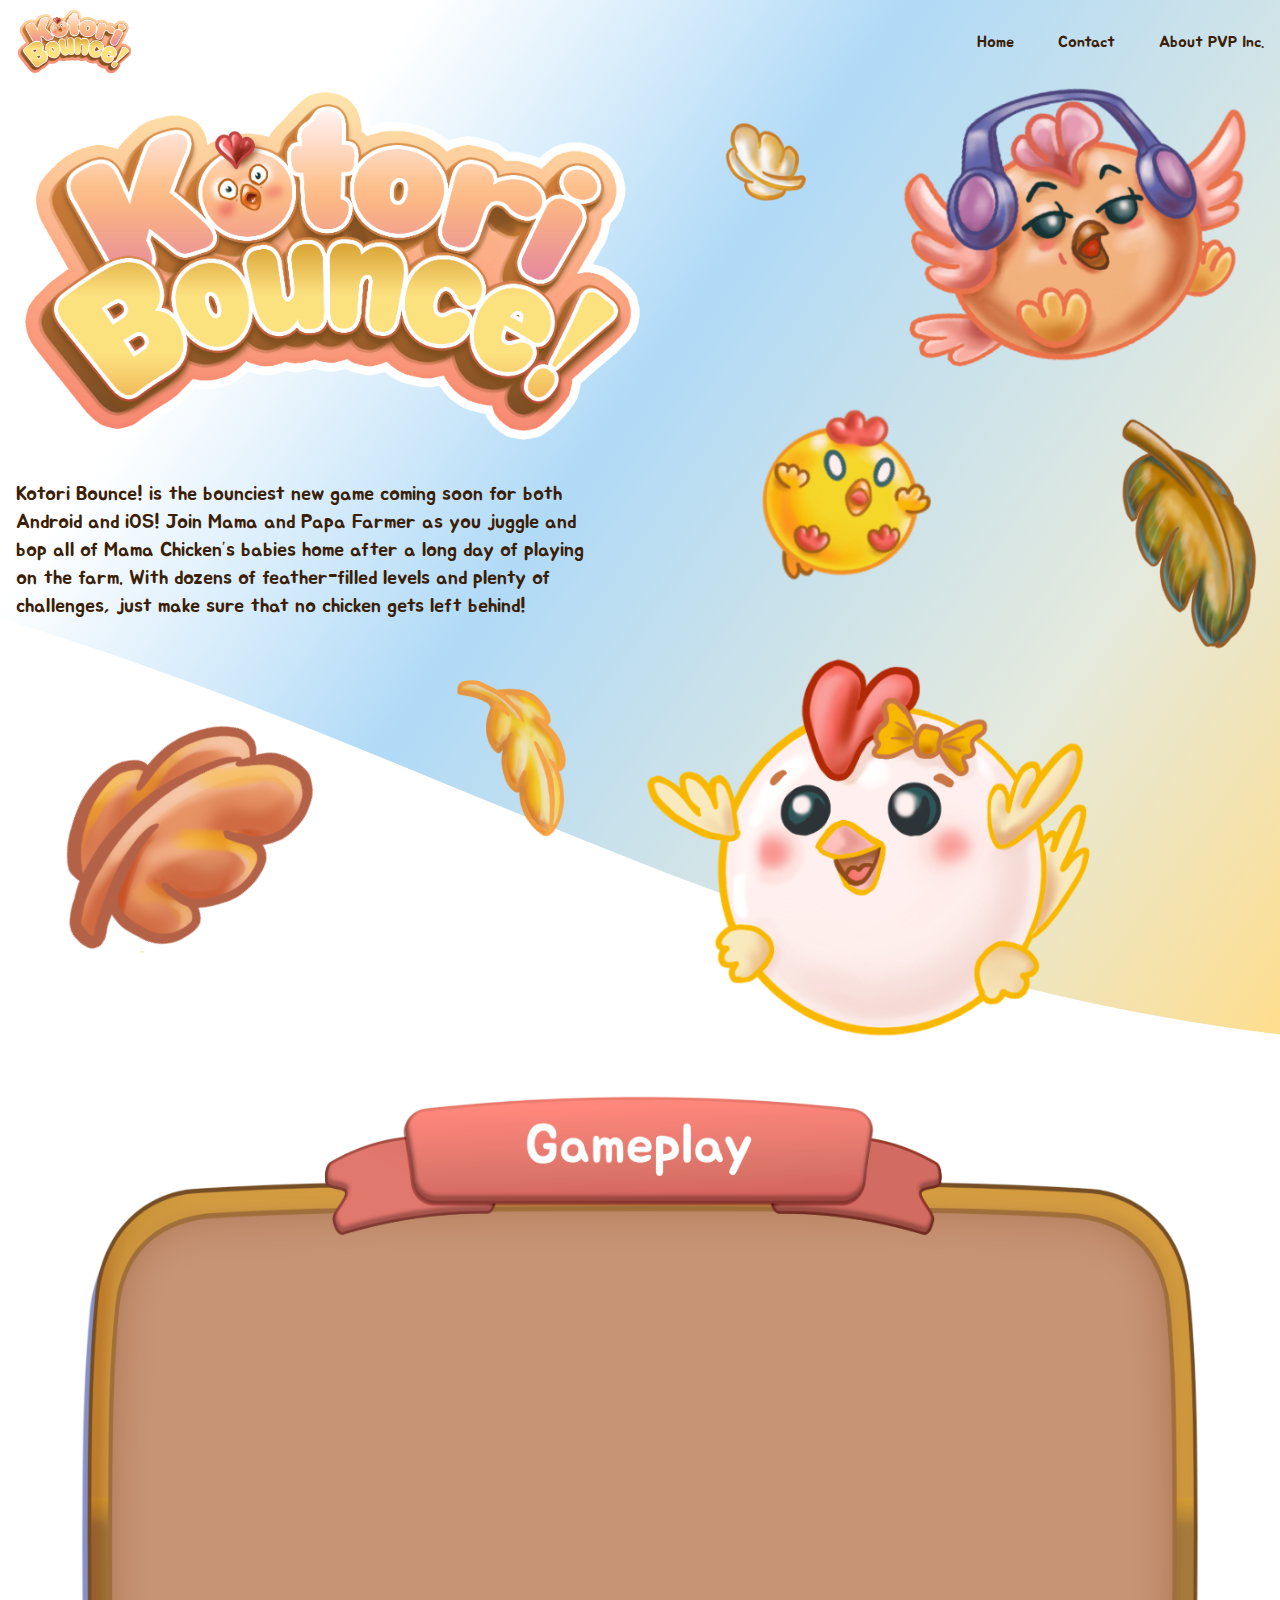
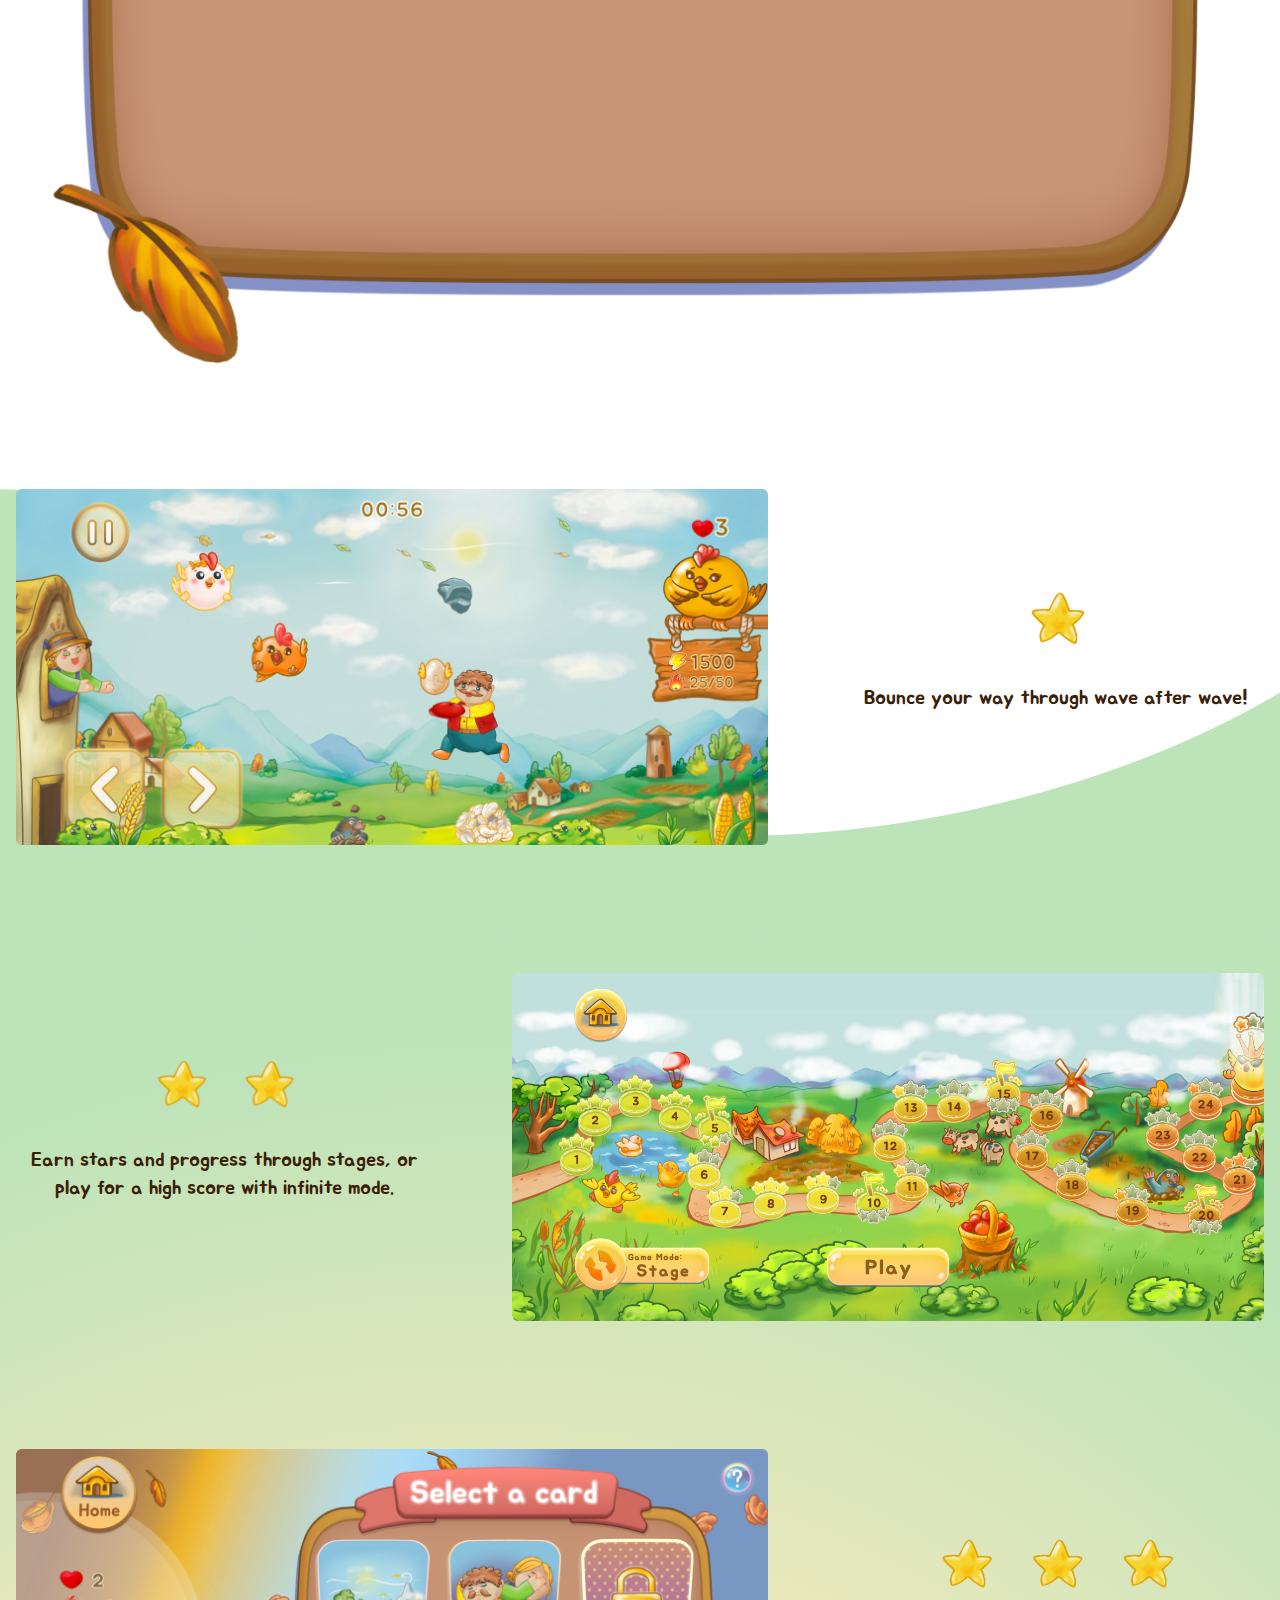
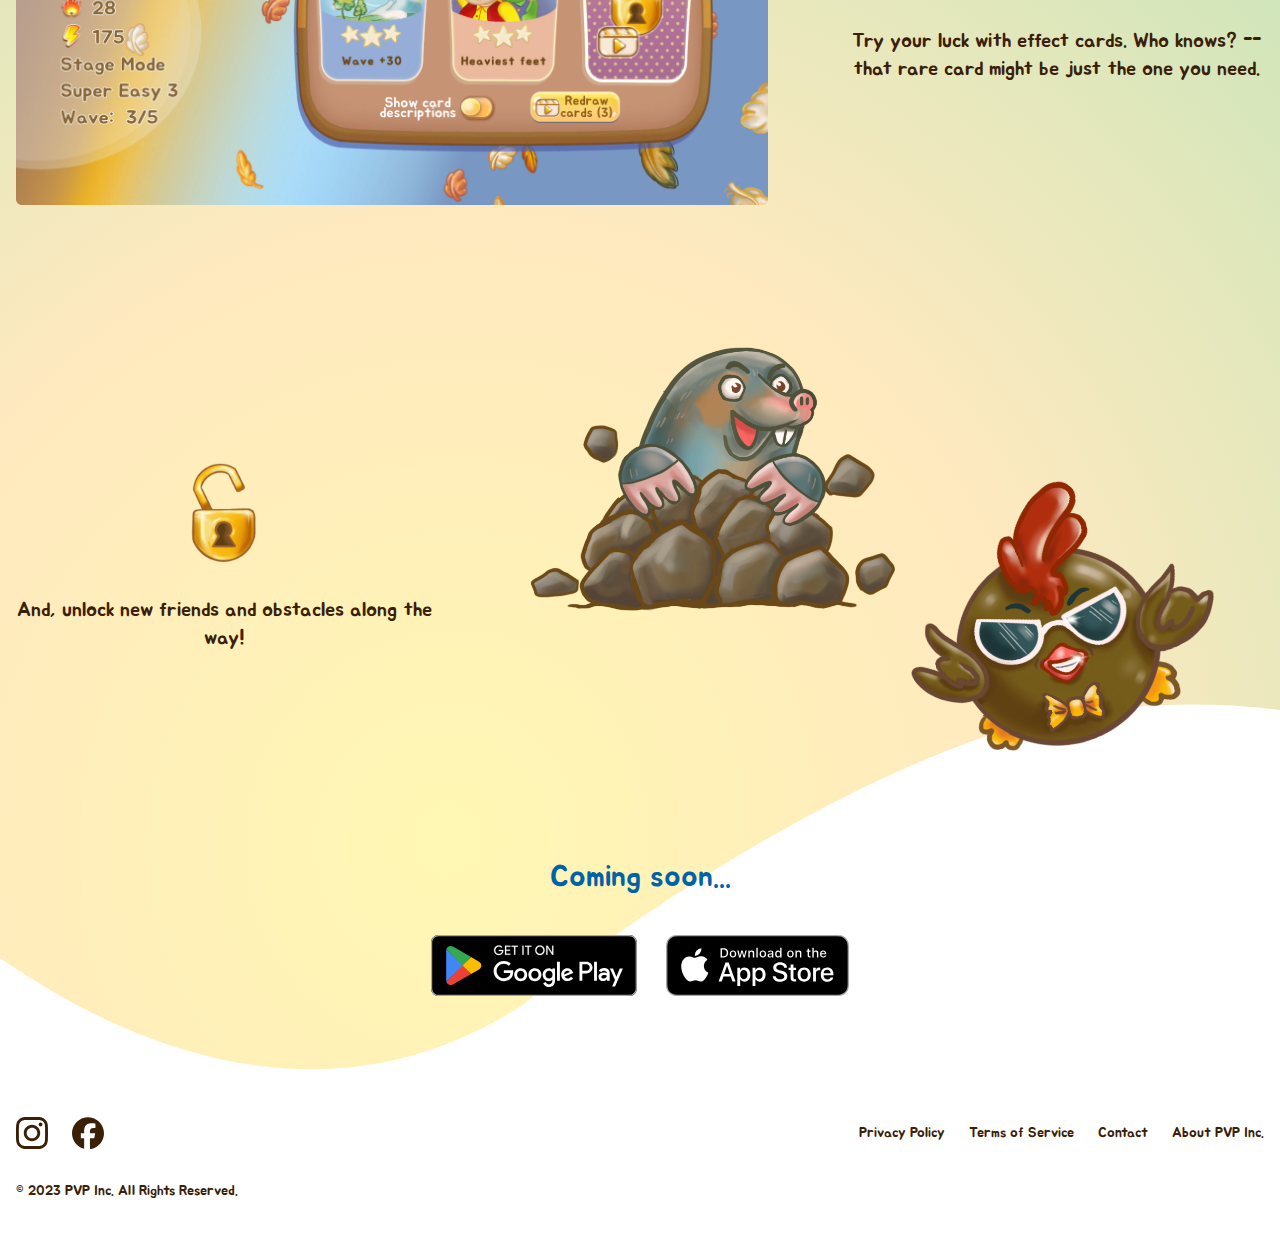
==== index.html @ c1e6a04d "moving new site to root directory" ====
<!DOCTYPE html>
<html lang="en">

<head>
  <meta charset="UTF-8">
  <title>Kotori Bounce!</title>
  <link rel="stylesheet" href="style.css">
  <link rel="preconnect" href="https://fonts.googleapis.com">
  <link rel="preconnect" href="https://fonts.gstatic.com" crossorigin>
  <link href="https://fonts.googleapis.com/css2?family=Jua&display=swap" rel="stylesheet">
  <link rel="preconnect" href="https://fonts.googleapis.com">
  <link rel="preconnect" href="https://fonts.gstatic.com" crossorigin>
  <link
    href="https://fonts.googleapis.com/css2?family=Comic+Neue:ital,wght@0,300;0,400;0,700;1,300;1,400;1,700&display=swap"
    rel="stylesheet">
</head>

<body style="font-family: Jua, Comic Neue; color: #3A2007;">
  <div class="bg-[url(assets/bg-top-4.svg)] bg-cover bg-no-repeat text-l">
    <!-- content navbar -->
    <nav>
      <div class="max-w-7xl mx-auto">
        <div class="flex justify-between items-center px-4 py-2">
          <!-- logo in nav -->
          <div>
            <a href="index.html">
              <img src="assets/logo.png" width="117">
            </a>
          </div>
          <!-- primary nav -->
          <div class="hidden md:flex flex space-x-11">
            <a href="index.html" class="hover:text-orange-700">Home</a>
            <!-- <a href="" class="hover:text-orange-700">Characters</a> -->
            <a href="https://pvp.co.jp/contact-e/" class="hover:text-orange-700">Contact</a>
            <a href="https://pvp.co.jp/company-e/" class="hover:text-orange-700">About PVP Inc.</a>
          </div>
          <!-- mobile menu button -->
          <div class="md:hidden flex items-center">
            <button class="mobile-menu-button">
              <svg xmlns="http://www.w3.org/2000/svg" width="28" height="28" viewBox="0 0 24 24" fill="none"
                stroke="#3A2007" stroke-width="2" stroke-linecap="round" stroke-linejoin="round"
                class="icon icon-tabler icons-tabler-outline icon-tabler-menu-2">
                <path stroke="none" d="M0 0h24v24H0z" fill="none" />
                <path d="M4 6l16 0" />
                <path d="M4 12l16 0" />
                <path d="M4 18l16 0" />
              </svg>
            </button>
          </div>
        </div>
      </div>
      <!-- mobile menu -->
      <div class="mobile-menu hidden md:hidden absolute right-0 text-center mx-4">
        <a href="" class="block py-2 px-4 hover:text-orange-700 bg-white rounded-xl mb-2">Home</a>
        <!-- <a href="" class="block py-2 px-4 hover:text-orange-700 bg-sky-50 rounded-xl mb-2">Characters</a> -->
        <a href="" class="block py-2 px-4 hover:text-orange-700 bg-sky-100 rounded-xl mb-2">Contact</a>
        <a href="https://pvp.co.jp/company-e/" class="block py-2 px-4 hover:text-orange-700 bg-sky-200 rounded-xl">About
          PVP Inc.</a>
      </div>
    </nav>
    <!-- hero section content -->
    <div class="flex max-w-7xl mx-auto text-xl px-4">
      <div class="flex-1">
        <img src="assets/logo.png">
        <p class="max-w-xl mt-10">
          Kotori Bounce! is the bounciest new game coming soon for both Android and iOS! Join Mama and Papa Farmer as you juggle and bop all of Mama Chicken’s babies
          home after a long day of playing on the farm. With dozens of feather-filled levels and plenty of challenges,
          just make sure that no chicken gets left behind!
        </p>
        <!-- <div class="flex mt-14">
          <button class="mr-6">
            <img src="assets/official-play-store-button.svg">
          </button>
          <button>
            <img src="assets/official-app-store-button.svg">
          </button>
        </div> -->
        <div>
          <img src="assets/extra-feathers-top.png">
        </div>
      </div>
      <!-- right side of hero section -->
      <div class="flex-1 hidden sm:block">
        <img src="assets/top-birds.png">
      </div>
    </div>
  </div>
  <!-- gameplay video section -->
  <div>
    <div class="flex max-w-7xl mx-auto justify-center py-10 relative">
      <!-- Background image -->
      <img src="assets/gameplay-video-background.png" class="w-full h-auto">
  
      <!-- YouTube iframe (Video element) -->
      <!-- <iframe 
        class="absolute top-0 left-0 w-full h-full" 
        src="https://www.youtube.com/embed/r9jwGansp1E" 
        frameborder="0" 
        allow="accelerometer; autoplay; clipboard-write; encrypted-media; gyroscope; picture-in-picture" 
        allowfullscreen>
      </iframe> -->
    </div>
  </div>
  <!-- in-game screen shots section -->
  <div class="bg-[url(assets/bottom-gradient-bg.svg)] bg-cover bg-no-repeat mt-20">
    <div class="flex max-w-7xl mx-auto flex-col-reverse sm:flex-row px-4 justify-center items-center text-xl">
      <img src="assets/screenshots/screen-1.png" class="sm:w-2/3 sm:pr-10 md:pr-20">
      <div class="flex-1 flex-col justify-center items-center text-center">
        <img src="assets/star.png" class="w-20 h-auto mx-auto mb-8">
        <p class="mb-10">Bounce your way through wave after wave!</p>
      </div>
    </div>
    <div
      class="flex max-w-7xl mx-auto flex-col-reverse sm:flex-row-reverse px-4 justify-center items-center text-xl mt-20 sm:mt-32">
      <img src="assets/screenshots/screen-2.png" class="sm:w-2/3 sm:pl-10 md:pl-20">
      <div class="flex-1 flex-col justify-center items-center text-center">
        <img src="assets/2-stars.png" class="w-40 h-auto mx-auto mb-8">
        <p class="mb-10">Earn stars and progress through stages, or play for a high score with infinite mode.</p>
      </div>
    </div>
    <div
      class="flex max-w-7xl mx-auto flex-col-reverse sm:flex-row px-4 justify-center items-center text-xl mt-20 sm:mt-32">
      <img src="assets/screenshots/screen-3.png" class="sm:w-2/3 sm:pr-10 md:pr-20">
      <div class="flex-1 flex-col justify-center items-center text-center">
        <img src="assets/3-stars.png" class="w-64 h-auto mx-auto mb-8">
        <p class="mb-10">Try your luck with effect cards. Who knows? --that rare card might be just the one you need.
        </p>
      </div>
    </div>
    <div
      class="flex max-w-7xl mx-auto flex-col-reverse sm:flex-row-reverse px-4 justify-center items-center text-xl mt-20 sm:mt-32">
      <img src="assets/friends-obstacles.png" class="sm:w-2/3 sm:pl-10 md:pl-20">
      <div class="flex-1 flex-col justify-center items-center text-center">
        <img src="assets/lock.png" class="w-20 h-auto mx-auto mb-8">
        <p class="mb-8">And, unlock new friends and obstacles along the way!</p>
      </div>
    </div>
    <!-- call to action on bottom before the footer -->
    <div class="flex max-w-7xl mx-auto text-3xl justify-center items-center px-4 mt-12" style="color:#0063A8;">
      <div class="justify-center items-center">
        <div class="flex flex-col sm:flex-row justify-center items-center">
          <p>
            Coming soon...
          </p>
        </div>
        <div class="mt-10 mb-16">
          <button class="mr-5 cursor-not-allowed">
            <img src="assets/official-play-store-button.svg">
          </button>
          <button class="cursor-not-allowed">
            <img src="assets/official-app-store-button.svg">
          </button>
        </div>
      </div>
    </div>
  </div>
  <!-- footer -->
  <div>
    <footer class="bg-white mt-8 mb-4 px4">
      <div class="mx-auto max-w-7xl p-4 md:flex md:items-center md:justify-between">
        <div class="flex flex-row items-center">
          <button>
            <img src="assets/insta-icon.svg" class="mr-6">
          </button>
          <button>
            <img src="assets/fb-icon.svg">
          </button>
        </div>
        <ul class="flex flex-wrap items-center mt-5 text-sm font-medium sm:mt-0">
          <li>
            <a href="privacy-policy-en.html" class="hover:text-orange-700 me-4 md:me-6">Privacy Policy</a>
          </li>
          <li>
            <a href="terms_en.html" class="hover:text-orange-700 me-4 md:me-6">Terms of Service</a>
          </li>
          <li>
            <a href="https://pvp.co.jp/contact-e/" class="hover:text-orange-700 me-4 md:me-6">Contact</a>
          </li>
          <li>
            <a href="https://pvp.co.jp/company-e/" class="hover:text-orange-700">About PVP Inc.</a>
          </li>
        </ul>

      </div>
      <div class="w-full mx-auto max-w-7xl p-4 md:flex">
        <span class="text-sm sm:text-center">&#169 2023 <a>PVP Inc.</a> All Rights Reserved.
        </span>
      </div>
    </footer>
  </div>
  <script type="text/javascript" src="index.js"></script>
</body>

</html>
---- style.css ----
*, ::before, ::after {
  --tw-border-spacing-x: 0;
  --tw-border-spacing-y: 0;
  --tw-translate-x: 0;
  --tw-translate-y: 0;
  --tw-rotate: 0;
  --tw-skew-x: 0;
  --tw-skew-y: 0;
  --tw-scale-x: 1;
  --tw-scale-y: 1;
  --tw-pan-x:  ;
  --tw-pan-y:  ;
  --tw-pinch-zoom:  ;
  --tw-scroll-snap-strictness: proximity;
  --tw-gradient-from-position:  ;
  --tw-gradient-via-position:  ;
  --tw-gradient-to-position:  ;
  --tw-ordinal:  ;
  --tw-slashed-zero:  ;
  --tw-numeric-figure:  ;
  --tw-numeric-spacing:  ;
  --tw-numeric-fraction:  ;
  --tw-ring-inset:  ;
  --tw-ring-offset-width: 0px;
  --tw-ring-offset-color: #fff;
  --tw-ring-color: rgb(59 130 246 / 0.5);
  --tw-ring-offset-shadow: 0 0 #0000;
  --tw-ring-shadow: 0 0 #0000;
  --tw-shadow: 0 0 #0000;
  --tw-shadow-colored: 0 0 #0000;
  --tw-blur:  ;
  --tw-brightness:  ;
  --tw-contrast:  ;
  --tw-grayscale:  ;
  --tw-hue-rotate:  ;
  --tw-invert:  ;
  --tw-saturate:  ;
  --tw-sepia:  ;
  --tw-drop-shadow:  ;
  --tw-backdrop-blur:  ;
  --tw-backdrop-brightness:  ;
  --tw-backdrop-contrast:  ;
  --tw-backdrop-grayscale:  ;
  --tw-backdrop-hue-rotate:  ;
  --tw-backdrop-invert:  ;
  --tw-backdrop-opacity:  ;
  --tw-backdrop-saturate:  ;
  --tw-backdrop-sepia:  ;
  --tw-contain-size:  ;
  --tw-contain-layout:  ;
  --tw-contain-paint:  ;
  --tw-contain-style:  ;
}

::backdrop {
  --tw-border-spacing-x: 0;
  --tw-border-spacing-y: 0;
  --tw-translate-x: 0;
  --tw-translate-y: 0;
  --tw-rotate: 0;
  --tw-skew-x: 0;
  --tw-skew-y: 0;
  --tw-scale-x: 1;
  --tw-scale-y: 1;
  --tw-pan-x:  ;
  --tw-pan-y:  ;
  --tw-pinch-zoom:  ;
  --tw-scroll-snap-strictness: proximity;
  --tw-gradient-from-position:  ;
  --tw-gradient-via-position:  ;
  --tw-gradient-to-position:  ;
  --tw-ordinal:  ;
  --tw-slashed-zero:  ;
  --tw-numeric-figure:  ;
  --tw-numeric-spacing:  ;
  --tw-numeric-fraction:  ;
  --tw-ring-inset:  ;
  --tw-ring-offset-width: 0px;
  --tw-ring-offset-color: #fff;
  --tw-ring-color: rgb(59 130 246 / 0.5);
  --tw-ring-offset-shadow: 0 0 #0000;
  --tw-ring-shadow: 0 0 #0000;
  --tw-shadow: 0 0 #0000;
  --tw-shadow-colored: 0 0 #0000;
  --tw-blur:  ;
  --tw-brightness:  ;
  --tw-contrast:  ;
  --tw-grayscale:  ;
  --tw-hue-rotate:  ;
  --tw-invert:  ;
  --tw-saturate:  ;
  --tw-sepia:  ;
  --tw-drop-shadow:  ;
  --tw-backdrop-blur:  ;
  --tw-backdrop-brightness:  ;
  --tw-backdrop-contrast:  ;
  --tw-backdrop-grayscale:  ;
  --tw-backdrop-hue-rotate:  ;
  --tw-backdrop-invert:  ;
  --tw-backdrop-opacity:  ;
  --tw-backdrop-saturate:  ;
  --tw-backdrop-sepia:  ;
  --tw-contain-size:  ;
  --tw-contain-layout:  ;
  --tw-contain-paint:  ;
  --tw-contain-style:  ;
}

/*
! tailwindcss v3.4.12 | MIT License | https://tailwindcss.com
*/

/*
1. Prevent padding and border from affecting element width. (https://github.com/mozdevs/cssremedy/issues/4)
2. Allow adding a border to an element by just adding a border-width. (https://github.com/tailwindcss/tailwindcss/pull/116)
*/

*,
::before,
::after {
  box-sizing: border-box;
  /* 1 */
  border-width: 0;
  /* 2 */
  border-style: solid;
  /* 2 */
  border-color: #e5e7eb;
  /* 2 */
}

::before,
::after {
  --tw-content: '';
}

/*
1. Use a consistent sensible line-height in all browsers.
2. Prevent adjustments of font size after orientation changes in iOS.
3. Use a more readable tab size.
4. Use the user's configured `sans` font-family by default.
5. Use the user's configured `sans` font-feature-settings by default.
6. Use the user's configured `sans` font-variation-settings by default.
7. Disable tap highlights on iOS
*/

html,
:host {
  line-height: 1.5;
  /* 1 */
  -webkit-text-size-adjust: 100%;
  /* 2 */
  -moz-tab-size: 4;
  /* 3 */
  -o-tab-size: 4;
     tab-size: 4;
  /* 3 */
  font-family: ui-sans-serif, system-ui, sans-serif, "Apple Color Emoji", "Segoe UI Emoji", "Segoe UI Symbol", "Noto Color Emoji";
  /* 4 */
  font-feature-settings: normal;
  /* 5 */
  font-variation-settings: normal;
  /* 6 */
  -webkit-tap-highlight-color: transparent;
  /* 7 */
}

/*
1. Remove the margin in all browsers.
2. Inherit line-height from `html` so users can set them as a class directly on the `html` element.
*/

body {
  margin: 0;
  /* 1 */
  line-height: inherit;
  /* 2 */
}

/*
1. Add the correct height in Firefox.
2. Correct the inheritance of border color in Firefox. (https://bugzilla.mozilla.org/show_bug.cgi?id=190655)
3. Ensure horizontal rules are visible by default.
*/

hr {
  height: 0;
  /* 1 */
  color: inherit;
  /* 2 */
  border-top-width: 1px;
  /* 3 */
}

/*
Add the correct text decoration in Chrome, Edge, and Safari.
*/

abbr:where([title]) {
  -webkit-text-decoration: underline dotted;
          text-decoration: underline dotted;
}

/*
Remove the default font size and weight for headings.
*/

h1,
h2,
h3,
h4,
h5,
h6 {
  font-size: inherit;
  font-weight: inherit;
}

/*
Reset links to optimize for opt-in styling instead of opt-out.
*/

a {
  color: inherit;
  text-decoration: inherit;
}

/*
Add the correct font weight in Edge and Safari.
*/

b,
strong {
  font-weight: bolder;
}

/*
1. Use the user's configured `mono` font-family by default.
2. Use the user's configured `mono` font-feature-settings by default.
3. Use the user's configured `mono` font-variation-settings by default.
4. Correct the odd `em` font sizing in all browsers.
*/

code,
kbd,
samp,
pre {
  font-family: ui-monospace, SFMono-Regular, Menlo, Monaco, Consolas, "Liberation Mono", "Courier New", monospace;
  /* 1 */
  font-feature-settings: normal;
  /* 2 */
  font-variation-settings: normal;
  /* 3 */
  font-size: 1em;
  /* 4 */
}

/*
Add the correct font size in all browsers.
*/

small {
  font-size: 80%;
}

/*
Prevent `sub` and `sup` elements from affecting the line height in all browsers.
*/

sub,
sup {
  font-size: 75%;
  line-height: 0;
  position: relative;
  vertical-align: baseline;
}

sub {
  bottom: -0.25em;
}

sup {
  top: -0.5em;
}

/*
1. Remove text indentation from table contents in Chrome and Safari. (https://bugs.chromium.org/p/chromium/issues/detail?id=999088, https://bugs.webkit.org/show_bug.cgi?id=201297)
2. Correct table border color inheritance in all Chrome and Safari. (https://bugs.chromium.org/p/chromium/issues/detail?id=935729, https://bugs.webkit.org/show_bug.cgi?id=195016)
3. Remove gaps between table borders by default.
*/

table {
  text-indent: 0;
  /* 1 */
  border-color: inherit;
  /* 2 */
  border-collapse: collapse;
  /* 3 */
}

/*
1. Change the font styles in all browsers.
2. Remove the margin in Firefox and Safari.
3. Remove default padding in all browsers.
*/

button,
input,
optgroup,
select,
textarea {
  font-family: inherit;
  /* 1 */
  font-feature-settings: inherit;
  /* 1 */
  font-variation-settings: inherit;
  /* 1 */
  font-size: 100%;
  /* 1 */
  font-weight: inherit;
  /* 1 */
  line-height: inherit;
  /* 1 */
  letter-spacing: inherit;
  /* 1 */
  color: inherit;
  /* 1 */
  margin: 0;
  /* 2 */
  padding: 0;
  /* 3 */
}

/*
Remove the inheritance of text transform in Edge and Firefox.
*/

button,
select {
  text-transform: none;
}

/*
1. Correct the inability to style clickable types in iOS and Safari.
2. Remove default button styles.
*/

button,
input:where([type='button']),
input:where([type='reset']),
input:where([type='submit']) {
  -webkit-appearance: button;
  /* 1 */
  background-color: transparent;
  /* 2 */
  background-image: none;
  /* 2 */
}

/*
Use the modern Firefox focus style for all focusable elements.
*/

:-moz-focusring {
  outline: auto;
}

/*
Remove the additional `:invalid` styles in Firefox. (https://github.com/mozilla/gecko-dev/blob/2f9eacd9d3d995c937b4251a5557d95d494c9be1/layout/style/res/forms.css#L728-L737)
*/

:-moz-ui-invalid {
  box-shadow: none;
}

/*
Add the correct vertical alignment in Chrome and Firefox.
*/

progress {
  vertical-align: baseline;
}

/*
Correct the cursor style of increment and decrement buttons in Safari.
*/

::-webkit-inner-spin-button,
::-webkit-outer-spin-button {
  height: auto;
}

/*
1. Correct the odd appearance in Chrome and Safari.
2. Correct the outline style in Safari.
*/

[type='search'] {
  -webkit-appearance: textfield;
  /* 1 */
  outline-offset: -2px;
  /* 2 */
}

/*
Remove the inner padding in Chrome and Safari on macOS.
*/

::-webkit-search-decoration {
  -webkit-appearance: none;
}

/*
1. Correct the inability to style clickable types in iOS and Safari.
2. Change font properties to `inherit` in Safari.
*/

::-webkit-file-upload-button {
  -webkit-appearance: button;
  /* 1 */
  font: inherit;
  /* 2 */
}

/*
Add the correct display in Chrome and Safari.
*/

summary {
  display: list-item;
}

/*
Removes the default spacing and border for appropriate elements.
*/

blockquote,
dl,
dd,
h1,
h2,
h3,
h4,
h5,
h6,
hr,
figure,
p,
pre {
  margin: 0;
}

fieldset {
  margin: 0;
  padding: 0;
}

legend {
  padding: 0;
}

ol,
ul,
menu {
  list-style: none;
  margin: 0;
  padding: 0;
}

/*
Reset default styling for dialogs.
*/

dialog {
  padding: 0;
}

/*
Prevent resizing textareas horizontally by default.
*/

textarea {
  resize: vertical;
}

/*
1. Reset the default placeholder opacity in Firefox. (https://github.com/tailwindlabs/tailwindcss/issues/3300)
2. Set the default placeholder color to the user's configured gray 400 color.
*/

input::-moz-placeholder, textarea::-moz-placeholder {
  opacity: 1;
  /* 1 */
  color: #9ca3af;
  /* 2 */
}

input::placeholder,
textarea::placeholder {
  opacity: 1;
  /* 1 */
  color: #9ca3af;
  /* 2 */
}

/*
Set the default cursor for buttons.
*/

button,
[role="button"] {
  cursor: pointer;
}

/*
Make sure disabled buttons don't get the pointer cursor.
*/

:disabled {
  cursor: default;
}

/*
1. Make replaced elements `display: block` by default. (https://github.com/mozdevs/cssremedy/issues/14)
2. Add `vertical-align: middle` to align replaced elements more sensibly by default. (https://github.com/jensimmons/cssremedy/issues/14#issuecomment-634934210)
   This can trigger a poorly considered lint error in some tools but is included by design.
*/

img,
svg,
video,
canvas,
audio,
iframe,
embed,
object {
  display: block;
  /* 1 */
  vertical-align: middle;
  /* 2 */
}

/*
Constrain images and videos to the parent width and preserve their intrinsic aspect ratio. (https://github.com/mozdevs/cssremedy/issues/14)
*/

img,
video {
  max-width: 100%;
  height: auto;
}

/* Make elements with the HTML hidden attribute stay hidden by default */

[hidden] {
  display: none;
}

.absolute {
  position: absolute;
}

.relative {
  position: relative;
}

.right-0 {
  right: 0px;
}

.left-0 {
  left: 0px;
}

.top-0 {
  top: 0px;
}

.mx-4 {
  margin-left: 1rem;
  margin-right: 1rem;
}

.mx-auto {
  margin-left: auto;
  margin-right: auto;
}

.my-8 {
  margin-top: 2rem;
  margin-bottom: 2rem;
}

.mb-10 {
  margin-bottom: 2.5rem;
}

.mb-16 {
  margin-bottom: 4rem;
}

.mb-2 {
  margin-bottom: 0.5rem;
}

.mb-4 {
  margin-bottom: 1rem;
}

.mb-8 {
  margin-bottom: 2rem;
}

.me-4 {
  margin-inline-end: 1rem;
}

.mr-5 {
  margin-right: 1.25rem;
}

.mr-6 {
  margin-right: 1.5rem;
}

.mt-10 {
  margin-top: 2.5rem;
}

.mt-12 {
  margin-top: 3rem;
}

.mt-14 {
  margin-top: 3.5rem;
}

.mt-20 {
  margin-top: 5rem;
}

.mt-4 {
  margin-top: 1rem;
}

.mt-5 {
  margin-top: 1.25rem;
}

.mt-8 {
  margin-top: 2rem;
}

.block {
  display: block;
}

.flex {
  display: flex;
}

.hidden {
  display: none;
}

.h-auto {
  height: auto;
}

.h-full {
  height: 100%;
}

.w-20 {
  width: 5rem;
}

.w-40 {
  width: 10rem;
}

.w-64 {
  width: 16rem;
}

.w-full {
  width: 100%;
}

.max-w-5xl {
  max-width: 64rem;
}

.max-w-7xl {
  max-width: 80rem;
}

.max-w-screen-md {
  max-width: 768px;
}

.max-w-xl {
  max-width: 36rem;
}

.flex-1 {
  flex: 1 1 0%;
}

.cursor-not-allowed {
  cursor: not-allowed;
}

.list-\[lower-latin\] {
  list-style-type: lower-latin;
}

.list-\[lower-roman\] {
  list-style-type: lower-roman;
}

.list-decimal {
  list-style-type: decimal;
}

.list-disc {
  list-style-type: disc;
}

.flex-row {
  flex-direction: row;
}

.flex-col {
  flex-direction: column;
}

.flex-col-reverse {
  flex-direction: column-reverse;
}

.flex-wrap {
  flex-wrap: wrap;
}

.items-center {
  align-items: center;
}

.justify-center {
  justify-content: center;
}

.justify-between {
  justify-content: space-between;
}

.space-x-11 > :not([hidden]) ~ :not([hidden]) {
  --tw-space-x-reverse: 0;
  margin-right: calc(2.75rem * var(--tw-space-x-reverse));
  margin-left: calc(2.75rem * calc(1 - var(--tw-space-x-reverse)));
}

.space-y-8 > :not([hidden]) ~ :not([hidden]) {
  --tw-space-y-reverse: 0;
  margin-top: calc(2rem * calc(1 - var(--tw-space-y-reverse)));
  margin-bottom: calc(2rem * var(--tw-space-y-reverse));
}

.rounded-lg {
  border-radius: 0.5rem;
}

.rounded-xl {
  border-radius: 0.75rem;
}

.border {
  border-width: 1px;
}

.border-gray-300 {
  --tw-border-opacity: 1;
  border-color: rgb(209 213 219 / var(--tw-border-opacity));
}

.bg-gray-50 {
  --tw-bg-opacity: 1;
  background-color: rgb(249 250 251 / var(--tw-bg-opacity));
}

.bg-sky-100 {
  --tw-bg-opacity: 1;
  background-color: rgb(224 242 254 / var(--tw-bg-opacity));
}

.bg-sky-200 {
  --tw-bg-opacity: 1;
  background-color: rgb(186 230 253 / var(--tw-bg-opacity));
}

.bg-sky-50 {
  --tw-bg-opacity: 1;
  background-color: rgb(240 249 255 / var(--tw-bg-opacity));
}

.bg-white {
  --tw-bg-opacity: 1;
  background-color: rgb(255 255 255 / var(--tw-bg-opacity));
}

.bg-\[url\(assets\/bg-top-4\.svg\)\] {
  background-image: url(assets/bg-top-4.svg);
}

.bg-\[url\(assets\/bottom-gradient-bg\.svg\)\] {
  background-image: url(assets/bottom-gradient-bg.svg);
}

.bg-cover {
  background-size: cover;
}

.bg-no-repeat {
  background-repeat: no-repeat;
}

.p-2\.5 {
  padding: 0.625rem;
}

.p-3 {
  padding: 0.75rem;
}

.p-4 {
  padding: 1rem;
}

.px-12 {
  padding-left: 3rem;
  padding-right: 3rem;
}

.px-4 {
  padding-left: 1rem;
  padding-right: 1rem;
}

.px-5 {
  padding-left: 1.25rem;
  padding-right: 1.25rem;
}

.py-10 {
  padding-top: 2.5rem;
  padding-bottom: 2.5rem;
}

.py-2 {
  padding-top: 0.5rem;
  padding-bottom: 0.5rem;
}

.py-3 {
  padding-top: 0.75rem;
  padding-bottom: 0.75rem;
}

.py-8 {
  padding-top: 2rem;
  padding-bottom: 2rem;
}

.pl-6 {
  padding-left: 1.5rem;
}

.text-center {
  text-align: center;
}

.text-right {
  text-align: right;
}

.text-3xl {
  font-size: 1.875rem;
  line-height: 2.25rem;
}

.text-4xl {
  font-size: 2.25rem;
  line-height: 2.5rem;
}

.text-base {
  font-size: 1rem;
  line-height: 1.5rem;
}

.text-sm {
  font-size: 0.875rem;
  line-height: 1.25rem;
}

.text-xl {
  font-size: 1.25rem;
  line-height: 1.75rem;
}

.font-bold {
  font-weight: 700;
}

.font-medium {
  font-weight: 500;
}

.font-semibold {
  font-weight: 600;
}

.tracking-tight {
  letter-spacing: -0.025em;
}

.text-black {
  --tw-text-opacity: 1;
  color: rgb(0 0 0 / var(--tw-text-opacity));
}

.text-blue-500 {
  --tw-text-opacity: 1;
  color: rgb(59 130 246 / var(--tw-text-opacity));
}

.text-gray-900 {
  --tw-text-opacity: 1;
  color: rgb(17 24 39 / var(--tw-text-opacity));
}

.text-white {
  --tw-text-opacity: 1;
  color: rgb(255 255 255 / var(--tw-text-opacity));
}

.underline {
  text-decoration-line: underline;
}

.shadow-md {
  --tw-shadow: 0 4px 6px -1px rgb(0 0 0 / 0.1), 0 2px 4px -2px rgb(0 0 0 / 0.1);
  --tw-shadow-colored: 0 4px 6px -1px var(--tw-shadow-color), 0 2px 4px -2px var(--tw-shadow-color);
  box-shadow: var(--tw-ring-offset-shadow, 0 0 #0000), var(--tw-ring-shadow, 0 0 #0000), var(--tw-shadow);
}

.shadow-sm {
  --tw-shadow: 0 1px 2px 0 rgb(0 0 0 / 0.05);
  --tw-shadow-colored: 0 1px 2px 0 var(--tw-shadow-color);
  box-shadow: var(--tw-ring-offset-shadow, 0 0 #0000), var(--tw-ring-shadow, 0 0 #0000), var(--tw-shadow);
}

.shadow-emerald-600\/20 {
  --tw-shadow-color: rgb(5 150 105 / 0.2);
  --tw-shadow: var(--tw-shadow-colored);
}

.shadow-emerald-800\/15 {
  --tw-shadow-color: rgb(6 95 70 / 0.15);
  --tw-shadow: var(--tw-shadow-colored);
}

.hover\:text-orange-700:hover {
  --tw-text-opacity: 1;
  color: rgb(194 65 12 / var(--tw-text-opacity));
}

.hover\:underline:hover {
  text-decoration-line: underline;
}

.focus\:outline-none:focus {
  outline: 2px solid transparent;
  outline-offset: 2px;
}

.focus\:ring-4:focus {
  --tw-ring-offset-shadow: var(--tw-ring-inset) 0 0 0 var(--tw-ring-offset-width) var(--tw-ring-offset-color);
  --tw-ring-shadow: var(--tw-ring-inset) 0 0 0 calc(4px + var(--tw-ring-offset-width)) var(--tw-ring-color);
  box-shadow: var(--tw-ring-offset-shadow), var(--tw-ring-shadow), var(--tw-shadow, 0 0 #0000);
}

@media (min-width: 640px) {
  .sm\:col-span-2 {
    grid-column: span 2 / span 2;
  }

  .sm\:ml-3 {
    margin-left: 0.75rem;
  }

  .sm\:mt-0 {
    margin-top: 0px;
  }

  .sm\:mt-32 {
    margin-top: 8rem;
  }

  .sm\:block {
    display: block;
  }

  .sm\:w-2\/3 {
    width: 66.666667%;
  }

  .sm\:w-fit {
    width: -moz-fit-content;
    width: fit-content;
  }

  .sm\:flex-row {
    flex-direction: row;
  }

  .sm\:flex-row-reverse {
    flex-direction: row-reverse;
  }

  .sm\:pl-10 {
    padding-left: 2.5rem;
  }

  .sm\:pr-10 {
    padding-right: 2.5rem;
  }

  .sm\:text-center {
    text-align: center;
  }
}

@media (min-width: 768px) {
  .md\:me-6 {
    margin-inline-end: 1.5rem;
  }

  .md\:flex {
    display: flex;
  }

  .md\:hidden {
    display: none;
  }

  .md\:items-center {
    align-items: center;
  }

  .md\:justify-between {
    justify-content: space-between;
  }

  .md\:pl-20 {
    padding-left: 5rem;
  }

  .md\:pr-20 {
    padding-right: 5rem;
  }
}

@media (min-width: 1024px) {
  .lg\:py-16 {
    padding-top: 4rem;
    padding-bottom: 4rem;
  }
}

@media (prefers-color-scheme: dark) {
  .dark\:border-gray-600 {
    --tw-border-opacity: 1;
    border-color: rgb(75 85 99 / var(--tw-border-opacity));
  }

  .dark\:bg-gray-700 {
    --tw-bg-opacity: 1;
    background-color: rgb(55 65 81 / var(--tw-bg-opacity));
  }

  .dark\:text-white {
    --tw-text-opacity: 1;
    color: rgb(255 255 255 / var(--tw-text-opacity));
  }

  .dark\:placeholder-gray-400::-moz-placeholder {
    --tw-placeholder-opacity: 1;
    color: rgb(156 163 175 / var(--tw-placeholder-opacity));
  }

  .dark\:placeholder-gray-400::placeholder {
    --tw-placeholder-opacity: 1;
    color: rgb(156 163 175 / var(--tw-placeholder-opacity));
  }
}
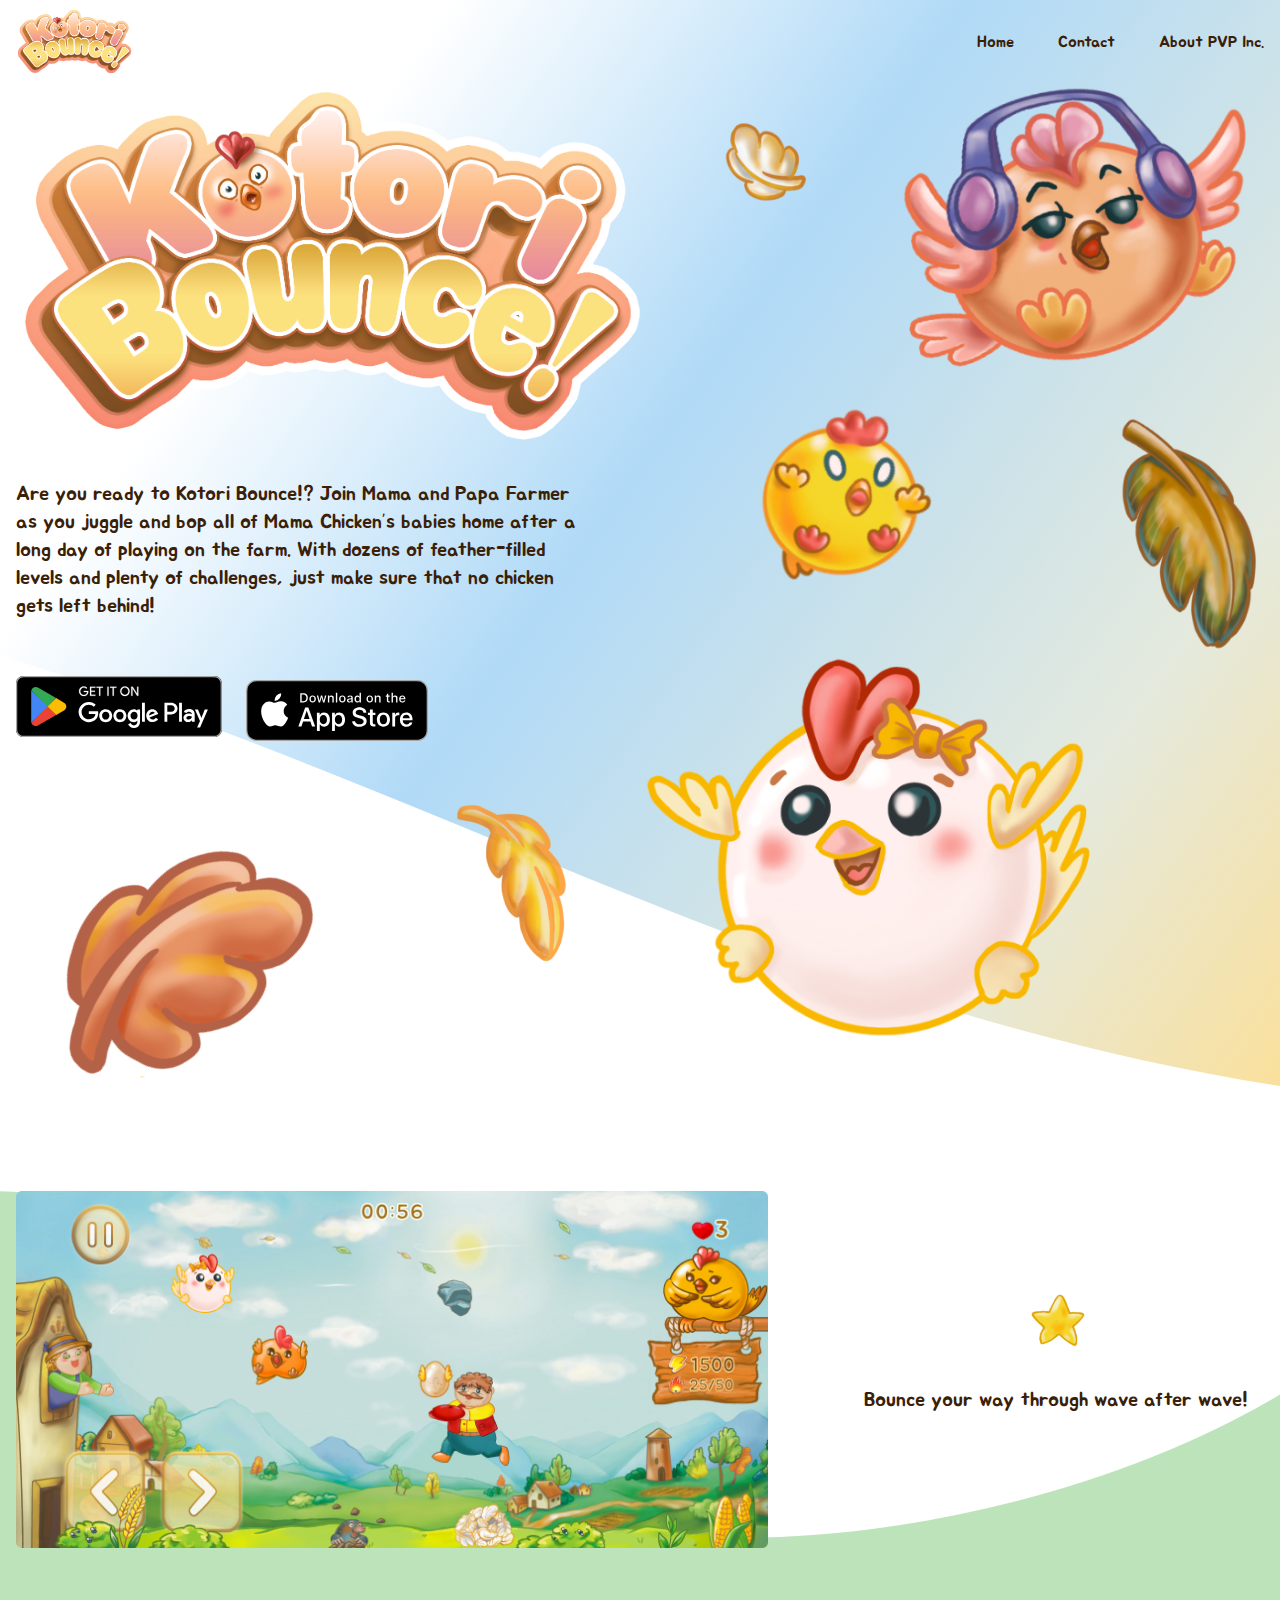
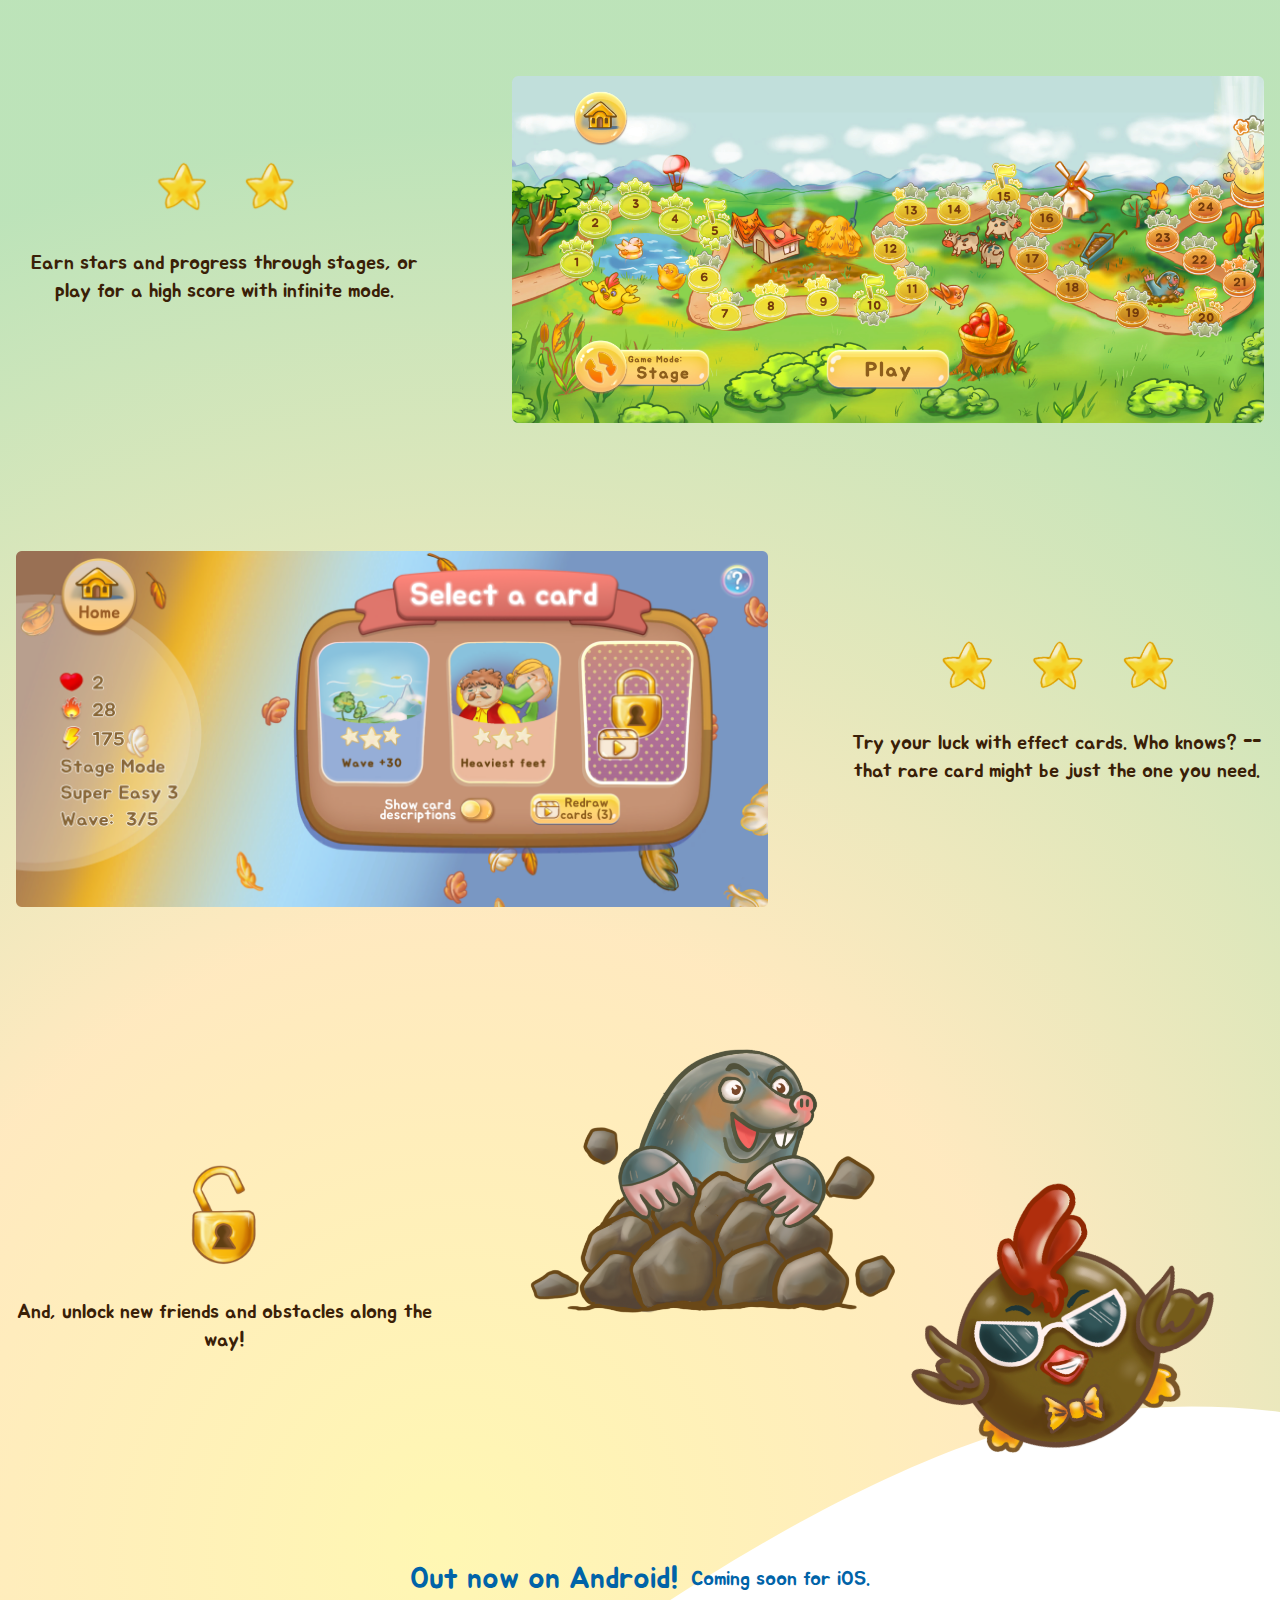
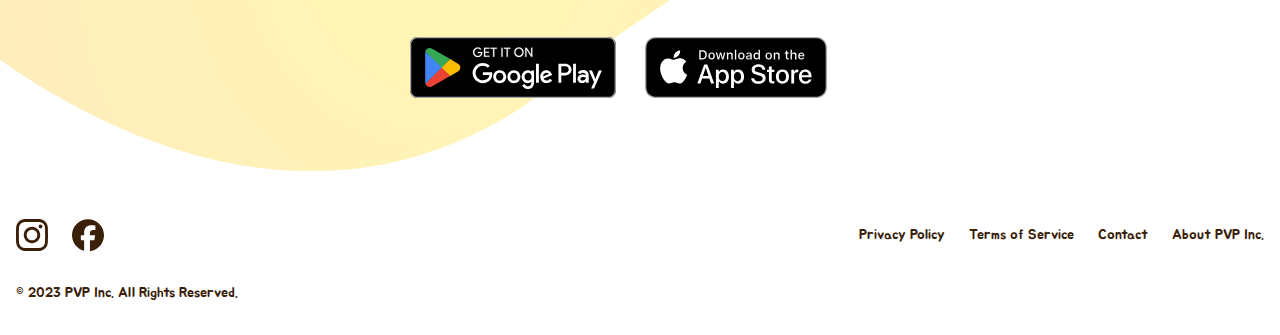
==== commit 69c48a44: "Update index.html to link to play store and remove video section temporily" ====
--- a/index.html
+++ b/index.html
@@ -1,194 +1,216 @@
 <!DOCTYPE html>
 <html lang="en">
 
-<head>
-  <meta charset="UTF-8">
-  <title>Kotori Bounce!</title>
-  <link rel="stylesheet" href="style.css">
-  <link rel="preconnect" href="https://fonts.googleapis.com">
-  <link rel="preconnect" href="https://fonts.gstatic.com" crossorigin>
-  <link href="https://fonts.googleapis.com/css2?family=Jua&display=swap" rel="stylesheet">
-  <link rel="preconnect" href="https://fonts.googleapis.com">
-  <link rel="preconnect" href="https://fonts.gstatic.com" crossorigin>
-  <link
-    href="https://fonts.googleapis.com/css2?family=Comic+Neue:ital,wght@0,300;0,400;0,700;1,300;1,400;1,700&display=swap"
-    rel="stylesheet">
-</head>
-
-<body style="font-family: Jua, Comic Neue; color: #3A2007;">
-  <div class="bg-[url(assets/bg-top-4.svg)] bg-cover bg-no-repeat text-l">
-    <!-- content navbar -->
-    <nav>
-      <div class="max-w-7xl mx-auto">
-        <div class="flex justify-between items-center px-4 py-2">
-          <!-- logo in nav -->
-          <div>
-            <a href="index.html">
-              <img src="assets/logo.png" width="117">
-            </a>
-          </div>
-          <!-- primary nav -->
-          <div class="hidden md:flex flex space-x-11">
-            <a href="index.html" class="hover:text-orange-700">Home</a>
-            <!-- <a href="" class="hover:text-orange-700">Characters</a> -->
-            <a href="https://pvp.co.jp/contact-e/" class="hover:text-orange-700">Contact</a>
-            <a href="https://pvp.co.jp/company-e/" class="hover:text-orange-700">About PVP Inc.</a>
-          </div>
-          <!-- mobile menu button -->
-          <div class="md:hidden flex items-center">
-            <button class="mobile-menu-button">
-              <svg xmlns="http://www.w3.org/2000/svg" width="28" height="28" viewBox="0 0 24 24" fill="none"
-                stroke="#3A2007" stroke-width="2" stroke-linecap="round" stroke-linejoin="round"
-                class="icon icon-tabler icons-tabler-outline icon-tabler-menu-2">
-                <path stroke="none" d="M0 0h24v24H0z" fill="none" />
-                <path d="M4 6l16 0" />
-                <path d="M4 12l16 0" />
-                <path d="M4 18l16 0" />
-              </svg>
-            </button>
-          </div>
-        </div>
-      </div>
-      <!-- mobile menu -->
-      <div class="mobile-menu hidden md:hidden absolute right-0 text-center mx-4">
-        <a href="" class="block py-2 px-4 hover:text-orange-700 bg-white rounded-xl mb-2">Home</a>
-        <!-- <a href="" class="block py-2 px-4 hover:text-orange-700 bg-sky-50 rounded-xl mb-2">Characters</a> -->
-        <a href="" class="block py-2 px-4 hover:text-orange-700 bg-sky-100 rounded-xl mb-2">Contact</a>
-        <a href="https://pvp.co.jp/company-e/" class="block py-2 px-4 hover:text-orange-700 bg-sky-200 rounded-xl">About
-          PVP Inc.</a>
-      </div>
-    </nav>
-    <!-- hero section content -->
-    <div class="flex max-w-7xl mx-auto text-xl px-4">
-      <div class="flex-1">
-        <img src="assets/logo.png">
-        <p class="max-w-xl mt-10">
-          Kotori Bounce! is the bounciest new game coming soon for both Android and iOS! Join Mama and Papa Farmer as you juggle and bop all of Mama Chicken’s babies
-          home after a long day of playing on the farm. With dozens of feather-filled levels and plenty of challenges,
-          just make sure that no chicken gets left behind!
-        </p>
-        <!-- <div class="flex mt-14">
-          <button class="mr-6">
-            <img src="assets/official-play-store-button.svg">
-          </button>
-          <button>
-            <img src="assets/official-app-store-button.svg">
-          </button>
-        </div> -->
-        <div>
-          <img src="assets/extra-feathers-top.png">
-        </div>
-      </div>
-      <!-- right side of hero section -->
-      <div class="flex-1 hidden sm:block">
-        <img src="assets/top-birds.png">
-      </div>
-    </div>
-  </div>
-  <!-- gameplay video section -->
-  <div>
-    <div class="flex max-w-7xl mx-auto justify-center py-10 relative">
-      <!-- Background image -->
-      <img src="assets/gameplay-video-background.png" class="w-full h-auto">
-  
-      <!-- YouTube iframe (Video element) -->
-      <!-- <iframe 
-        class="absolute top-0 left-0 w-full h-full" 
-        src="https://www.youtube.com/embed/r9jwGansp1E" 
-        frameborder="0" 
-        allow="accelerometer; autoplay; clipboard-write; encrypted-media; gyroscope; picture-in-picture" 
-        allowfullscreen>
-      </iframe> -->
-    </div>
-  </div>
-  <!-- in-game screen shots section -->
-  <div class="bg-[url(assets/bottom-gradient-bg.svg)] bg-cover bg-no-repeat mt-20">
-    <div class="flex max-w-7xl mx-auto flex-col-reverse sm:flex-row px-4 justify-center items-center text-xl">
-      <img src="assets/screenshots/screen-1.png" class="sm:w-2/3 sm:pr-10 md:pr-20">
-      <div class="flex-1 flex-col justify-center items-center text-center">
-        <img src="assets/star.png" class="w-20 h-auto mx-auto mb-8">
-        <p class="mb-10">Bounce your way through wave after wave!</p>
-      </div>
-    </div>
-    <div
-      class="flex max-w-7xl mx-auto flex-col-reverse sm:flex-row-reverse px-4 justify-center items-center text-xl mt-20 sm:mt-32">
-      <img src="assets/screenshots/screen-2.png" class="sm:w-2/3 sm:pl-10 md:pl-20">
-      <div class="flex-1 flex-col justify-center items-center text-center">
-        <img src="assets/2-stars.png" class="w-40 h-auto mx-auto mb-8">
-        <p class="mb-10">Earn stars and progress through stages, or play for a high score with infinite mode.</p>
-      </div>
-    </div>
-    <div
-      class="flex max-w-7xl mx-auto flex-col-reverse sm:flex-row px-4 justify-center items-center text-xl mt-20 sm:mt-32">
-      <img src="assets/screenshots/screen-3.png" class="sm:w-2/3 sm:pr-10 md:pr-20">
-      <div class="flex-1 flex-col justify-center items-center text-center">
-        <img src="assets/3-stars.png" class="w-64 h-auto mx-auto mb-8">
-        <p class="mb-10">Try your luck with effect cards. Who knows? --that rare card might be just the one you need.
-        </p>
-      </div>
-    </div>
-    <div
-      class="flex max-w-7xl mx-auto flex-col-reverse sm:flex-row-reverse px-4 justify-center items-center text-xl mt-20 sm:mt-32">
-      <img src="assets/friends-obstacles.png" class="sm:w-2/3 sm:pl-10 md:pl-20">
-      <div class="flex-1 flex-col justify-center items-center text-center">
-        <img src="assets/lock.png" class="w-20 h-auto mx-auto mb-8">
-        <p class="mb-8">And, unlock new friends and obstacles along the way!</p>
-      </div>
-    </div>
-    <!-- call to action on bottom before the footer -->
-    <div class="flex max-w-7xl mx-auto text-3xl justify-center items-center px-4 mt-12" style="color:#0063A8;">
-      <div class="justify-center items-center">
-        <div class="flex flex-col sm:flex-row justify-center items-center">
-          <p>
-            Coming soon...
-          </p>
-        </div>
-        <div class="mt-10 mb-16">
-          <button class="mr-5 cursor-not-allowed">
-            <img src="assets/official-play-store-button.svg">
-          </button>
-          <button class="cursor-not-allowed">
-            <img src="assets/official-app-store-button.svg">
-          </button>
-        </div>
-      </div>
-    </div>
-  </div>
-  <!-- footer -->
-  <div>
-    <footer class="bg-white mt-8 mb-4 px4">
-      <div class="mx-auto max-w-7xl p-4 md:flex md:items-center md:justify-between">
-        <div class="flex flex-row items-center">
-          <button>
-            <img src="assets/insta-icon.svg" class="mr-6">
-          </button>
-          <button>
-            <img src="assets/fb-icon.svg">
-          </button>
-        </div>
-        <ul class="flex flex-wrap items-center mt-5 text-sm font-medium sm:mt-0">
-          <li>
-            <a href="privacy-policy-en.html" class="hover:text-orange-700 me-4 md:me-6">Privacy Policy</a>
-          </li>
-          <li>
-            <a href="terms_en.html" class="hover:text-orange-700 me-4 md:me-6">Terms of Service</a>
-          </li>
-          <li>
-            <a href="https://pvp.co.jp/contact-e/" class="hover:text-orange-700 me-4 md:me-6">Contact</a>
-          </li>
-          <li>
-            <a href="https://pvp.co.jp/company-e/" class="hover:text-orange-700">About PVP Inc.</a>
-          </li>
-        </ul>
-
-      </div>
-      <div class="w-full mx-auto max-w-7xl p-4 md:flex">
-        <span class="text-sm sm:text-center">&#169 2023 <a>PVP Inc.</a> All Rights Reserved.
-        </span>
-      </div>
-    </footer>
-  </div>
-  <script type="text/javascript" src="index.js"></script>
-</body>
-
-</html>+	<head>
+		<meta charset="UTF-8">
+		<title>Kotori Bounce!</title>
+		<link rel="stylesheet" href="style.css">
+		<link rel="preconnect" href="https://fonts.googleapis.com">
+		<link rel="preconnect" href="https://fonts.gstatic.com" crossorigin>
+		<link href="https://fonts.googleapis.com/css2?family=Jua&display=swap" rel="stylesheet">
+		<link rel="preconnect" href="https://fonts.googleapis.com">
+		<link rel="preconnect" href="https://fonts.gstatic.com" crossorigin>
+		<link
+			href="https://fonts.googleapis.com/css2?family=Comic+Neue:ital,wght@0,300;0,400;0,700;1,300;1,400;1,700&display=swap"
+			rel="stylesheet">
+	</head>
+
+	<body style="font-family: Jua, Comic Neue; color: #3A2007;">
+		<div
+			class="bg-[url(assets/bg-top-4.svg)] bg-cover bg-no-repeat text-l">
+			<!-- content navbar -->
+			<nav>
+				<div class="max-w-7xl mx-auto">
+					<div
+						class="flex justify-between items-center px-4 py-2">
+						<!-- logo in nav -->
+						<div>
+							<a href="index.html">
+								<img src="assets/logo.png" width="117">
+							</a>
+						</div>
+						<!-- primary nav -->
+						<div class="hidden md:flex flex space-x-11">
+							<a href="index.html" class="hover:text-orange-700">Home</a>
+							<!-- <a href="" class="hover:text-orange-700">Characters</a> -->
+							<a href="https://pvp.co.jp/contact-e/" class="hover:text-orange-700">Contact</a>
+							<a href="https://pvp.co.jp/company-e/" class="hover:text-orange-700">About PVP Inc.</a>
+						</div>
+						<!-- mobile menu button -->
+						<div class="md:hidden flex items-center">
+							<button class="mobile-menu-button">
+								<svg
+									xmlns="http://www.w3.org/2000/svg"
+									width="28"
+									height="28"
+									viewbox="0 0 24 24"
+									fill="none"
+									stroke="#3A2007"
+									stroke-width="2"
+									stroke-linecap="round"
+									stroke-linejoin="round"
+									class="icon icon-tabler icons-tabler-outline icon-tabler-menu-2">
+									<path stroke="none" d="M0 0h24v24H0z" fill="none"/>
+									<path d="M4 6l16 0"/>
+									<path d="M4 12l16 0"/>
+									<path d="M4 18l16 0"/>
+								</svg>
+							</button>
+						</div>
+					</div>
+				</div>
+				<!-- mobile menu -->
+				<div class="mobile-menu hidden md:hidden absolute right-0 text-center mx-4">
+					<a href="" class="block py-2 px-4 hover:text-orange-700 bg-white rounded-xl mb-2">Home</a>
+					<!-- <a href="" class="block py-2 px-4 hover:text-orange-700 bg-sky-50 rounded-xl mb-2">Characters</a> -->
+					<a href="" class="block py-2 px-4 hover:text-orange-700 bg-sky-100 rounded-xl mb-2">Contact</a>
+					<a href="https://pvp.co.jp/company-e/" class="block py-2 px-4 hover:text-orange-700 bg-sky-200 rounded-xl">About PVP
+						Inc.</a>
+				</div>
+			</nav>
+			<!-- hero section content -->
+			<div class="flex max-w-7xl mx-auto text-xl px-4">
+				<div class="flex-1">
+					<img src="/assets/logo.png">
+					<p class="max-w-xl mt-10">
+						Are you ready to Kotori Bounce!? Join Mama and Papa Farmer as you juggle and bop all of Mama Chicken’s babies
+						home after a long day of playing on the farm. With dozens of feather-filled levels and plenty of challenges,
+						just make sure that no chicken gets left behind!
+					</p>
+					<div class="flex mt-14">
+						<a href="https://play.google.com/store/apps/details?id=jp.co.pvp.kotoribounce">
+						<button class="mr-6" >
+							<img src="/assets/official-play-store-button.svg">
+						</button>
+					</a>
+						<button class="cursor-not-allowed">
+							<img src="/assets/official-app-store-button.svg">
+						</button>
+					</div>
+					<div>
+						<img src="/assets/extra-feathers-top.png">
+					</div>
+				</div>
+				<!-- right side of hero section -->
+				<div class="flex-1 hidden sm:block">
+					<img src="assets/top-birds.png">
+				</div>
+			</div>
+		</div>
+		<!-- in-game screen shots section -->
+		<div class="bg-[url(assets/bottom-gradient-bg.svg)] bg-cover bg-no-repeat mt-20">
+			<div class="flex max-w-7xl mx-auto flex-col-reverse sm:flex-row px-4 justify-center items-center text-xl">
+				<img src="assets/screenshots/screen-1.png" class="sm:w-2/3 sm:pr-10 md:pr-20">
+				<div class="flex-1 flex-col justify-center items-center text-center">
+					<img src="assets/star.png" class="w-20 h-auto mx-auto mb-8">
+					<p class="mb-10">Bounce your way through wave after wave!</p>
+				</div>
+			</div>
+			<div class="flex max-w-7xl mx-auto flex-col-reverse sm:flex-row-reverse px-4 justify-center items-center text-xl mt-20
+					sm:mt-32">
+				<img src="assets/screenshots/screen-2.png" class="sm:w-2/3 sm:pl-10 md:pl-20">
+				<div class="flex-1 flex-col justify-center items-center text-center">
+					<img src="assets/2-stars.png" class="w-40 h-auto mx-auto mb-8">
+					<p class="mb-10">Earn stars and progress through stages, or play for a high score with infinite mode.</p>
+				</div>
+			</div>
+			<div class="flex max-w-7xl mx-auto flex-col-reverse sm:flex-row px-4 justify-center items-center text-xl mt-20 sm:mt-32">
+				<img src="assets/screenshots/screen-3.png" class="sm:w-2/3 sm:pr-10 md:pr-20">
+				<div class="flex-1 flex-col justify-center items-center text-center">
+					<img src="assets/3-stars.png" class="w-64 h-auto mx-auto mb-8">
+					<p class="mb-10">Try your luck with effect cards. Who knows? --that rare card might be just the one you need.
+					</p>
+				</div>
+			</div>
+			<div class="flex max-w-7xl mx-auto flex-col-reverse sm:flex-row-reverse px-4 justify-center items-center text-xl mt-20
+					sm:mt-32">
+				<img src="assets/friends-obstacles.png" class="sm:w-2/3 sm:pl-10 md:pl-20">
+				<div class="flex-1 flex-col justify-center items-center text-center">
+					<img src="assets/lock.png" class="w-20 h-auto mx-auto mb-8">
+					<p class="mb-8">And, unlock new friends and obstacles along the way!</p>
+				</div>
+			</div>
+			<!-- call to action on bottom before the footer -->
+			<div class="flex max-w-7xl mx-auto text-3xl justify-center items-center px-4 mt-12" style="color:#0063A8;">
+				<div>
+					<div class="flex flex-col sm:flex-row justify-center items-center">
+						<p>
+							Out now on Android!
+						</p>
+						<p class="text-xl sm:ml-3">
+							Coming soon for iOS.
+						</p>
+					</div>
+					<div class="mt-10 mb-16">
+						<a href="https://play.google.com/store/apps/details?id=jp.co.pvp.kotoribounce">
+						<button class="mr-5">
+							<img src="assets/official-play-store-button.svg">
+						</button>
+					</a>
+						<button class="cursor-not-allowed">
+							<img src="assets/official-app-store-button.svg">
+						</button>
+					</div>
+				</div>
+			</div>
+		</div>
+		<!-- footer -->
+		<div>
+			<footer class="bg-white mt-8 mb-4 px4">
+				<div class="mx-auto max-w-7xl p-4 md:flex md:items-center md:justify-between">
+					<div class="flex flex-row items-center">
+						<button>
+							<img src="assets/insta-icon.svg" class="mr-6">
+						</button>
+						<button>
+							<img src="assets/fb-icon.svg">
+						</button>
+					</div>
+					<ul
+						class="flex flex-wrap items-center mt-5 text-sm font-medium sm:mt-0">
+						<!-- Privacy Policy Dropdown -->
+						<li class="relative">
+							<a href="#" onclick="toggleDropdown(event, 'privacyDropdown')" class="hover:text-orange-700 me-4 md:me-6">Privacy Policy</a>
+							<ul id="privacyDropdown" class="absolute hidden top-auto bottom-full mb-2 rounded-lg">
+								<li class="bg-orange-200 rounded-xl mb-2 mt-2">
+									<a href="privacy_policy_en.html" class="block px-4 py-2 hover:bg-gray-200">English</a>
+								</li>
+								<li class="bg-orange-200 rounded-xl mb-2">
+									<a href="privacy_policy_jp.html" class="block px-4 py-2 hover:bg-gray-200">日本語</a>
+								</li>
+							</ul>
+						</li>
+
+						<!-- Terms of Service Dropdown -->
+						<li class="relative">
+							<a href="#" onclick="toggleDropdown(event, 'termsDropdown')" class="hover:text-orange-700 me-4 md:me-6">Terms of Service</a>
+							<ul id="termsDropdown" class="absolute hidden top-auto bottom-full mb-2  rounded-lg">
+								<li class="bg-orange-200 rounded-xl mb-2 mt-2">
+									<a href="terms_en.html" class="block px-4 py-2 hover:bg-gray-200">English</a>
+								</li>
+								<li class="bg-orange-200 rounded-xl mb-2 mt-2">
+									<a href="terms_jp.html" class="block px-4 py-2 hover:bg-gray-200">日本語</a>
+								</li>
+							</ul>
+						</li>
+						<li>
+							<a href="https://pvp.co.jp/contact-e/" class="hover:text-orange-700 me-4 md:me-6">Contact</a>
+						</li>
+						<li>
+							<a href="https://pvp.co.jp/company-e/" class="hover:text-orange-700">About PVP Inc.</a>
+						</li>
+					</ul>
+
+				</div>
+				<div class="w-full mx-auto max-w-7xl p-4 md:flex">
+					<span class="text-sm sm:text-center">&#169 2023
+						<a>PVP Inc.</a>
+						All Rights Reserved.
+					</span>
+				</div>
+			</footer>
+		</div>
+		<script type="text/javascript" src="index.js"></script>
+	</body>
+
+</html>
--- a/style.css
+++ b/style.css
@@ -974,6 +974,21 @@
   color: rgb(194 65 12 / var(--tw-text-opacity));
 }
 
+.top-auto {
+  top: auto;
+}
+
+
+.bottom-full {
+  bottom: 100%;
+}
+
+
+.bg-orange-200 {
+  --tw-text-opacity: 1;
+  background-color: rgb(254 215 170);
+}
+
 .hover\:underline:hover {
   text-decoration-line: underline;
 }
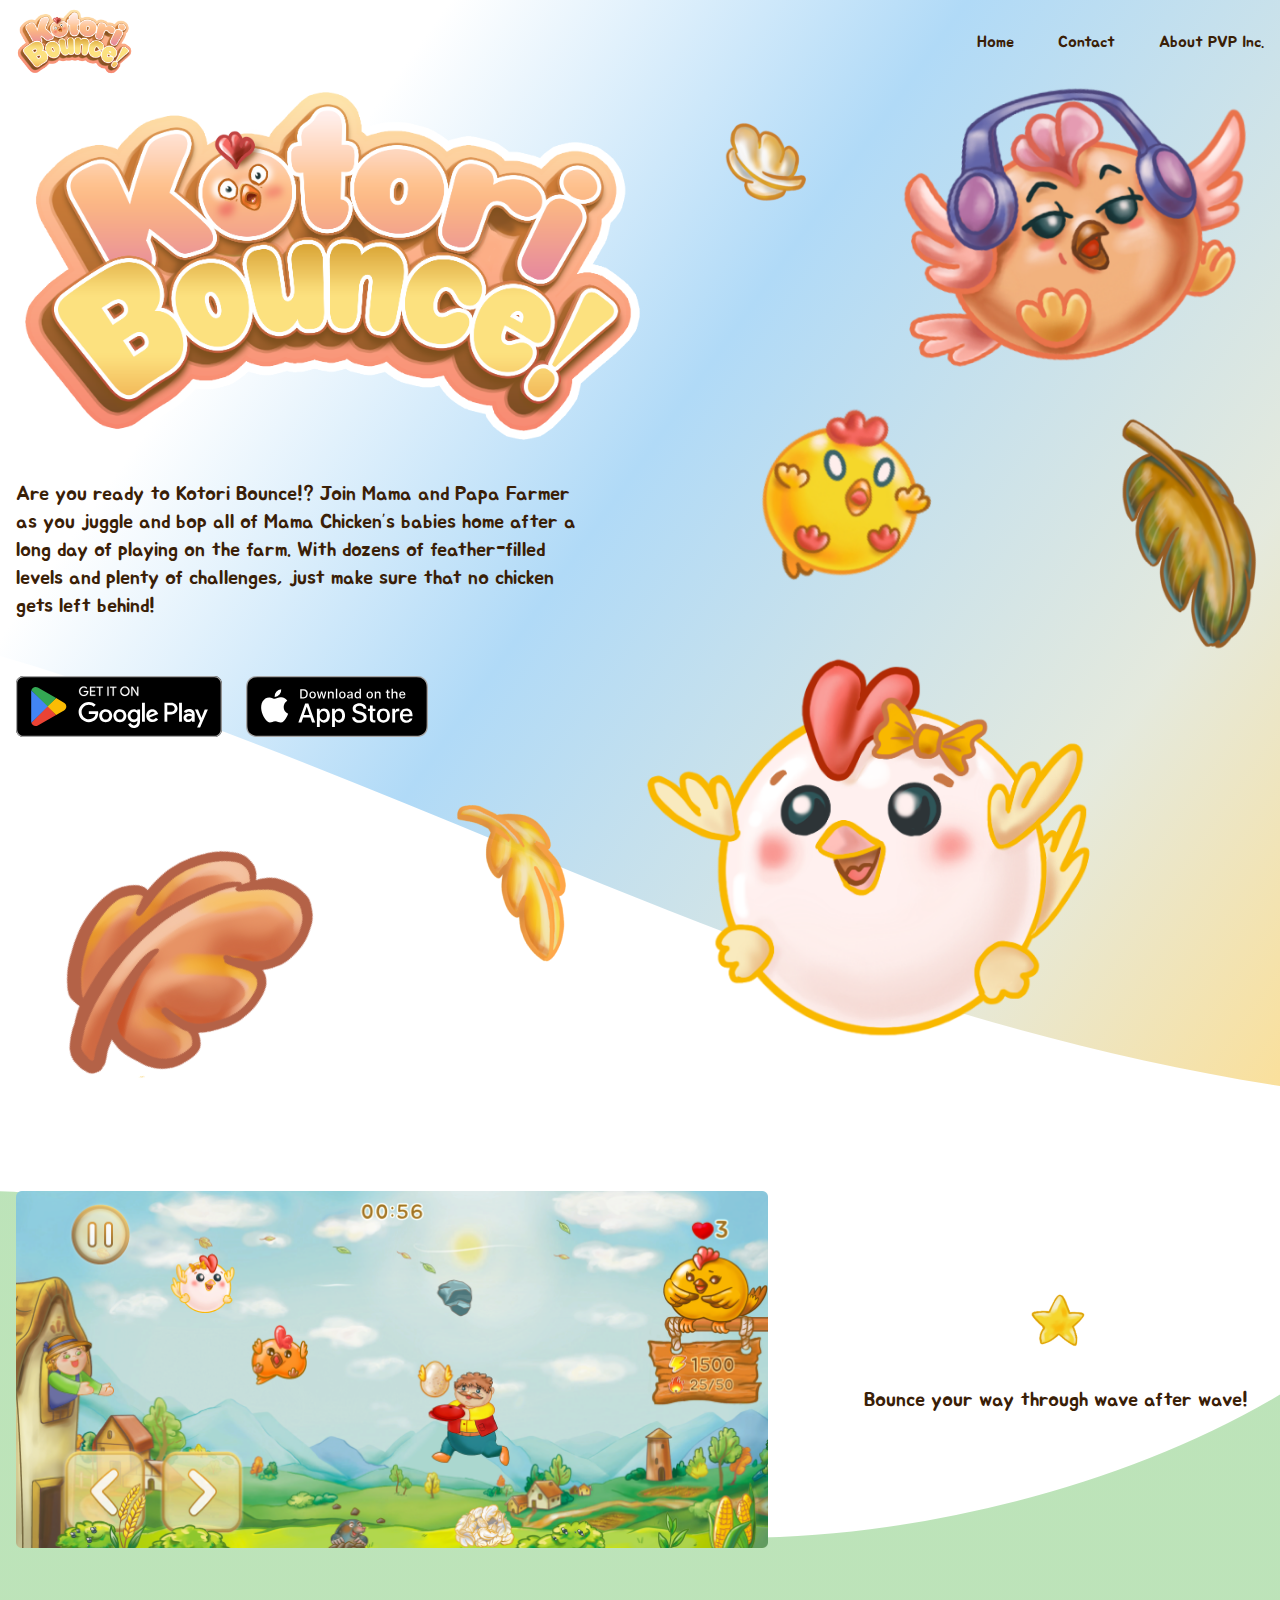
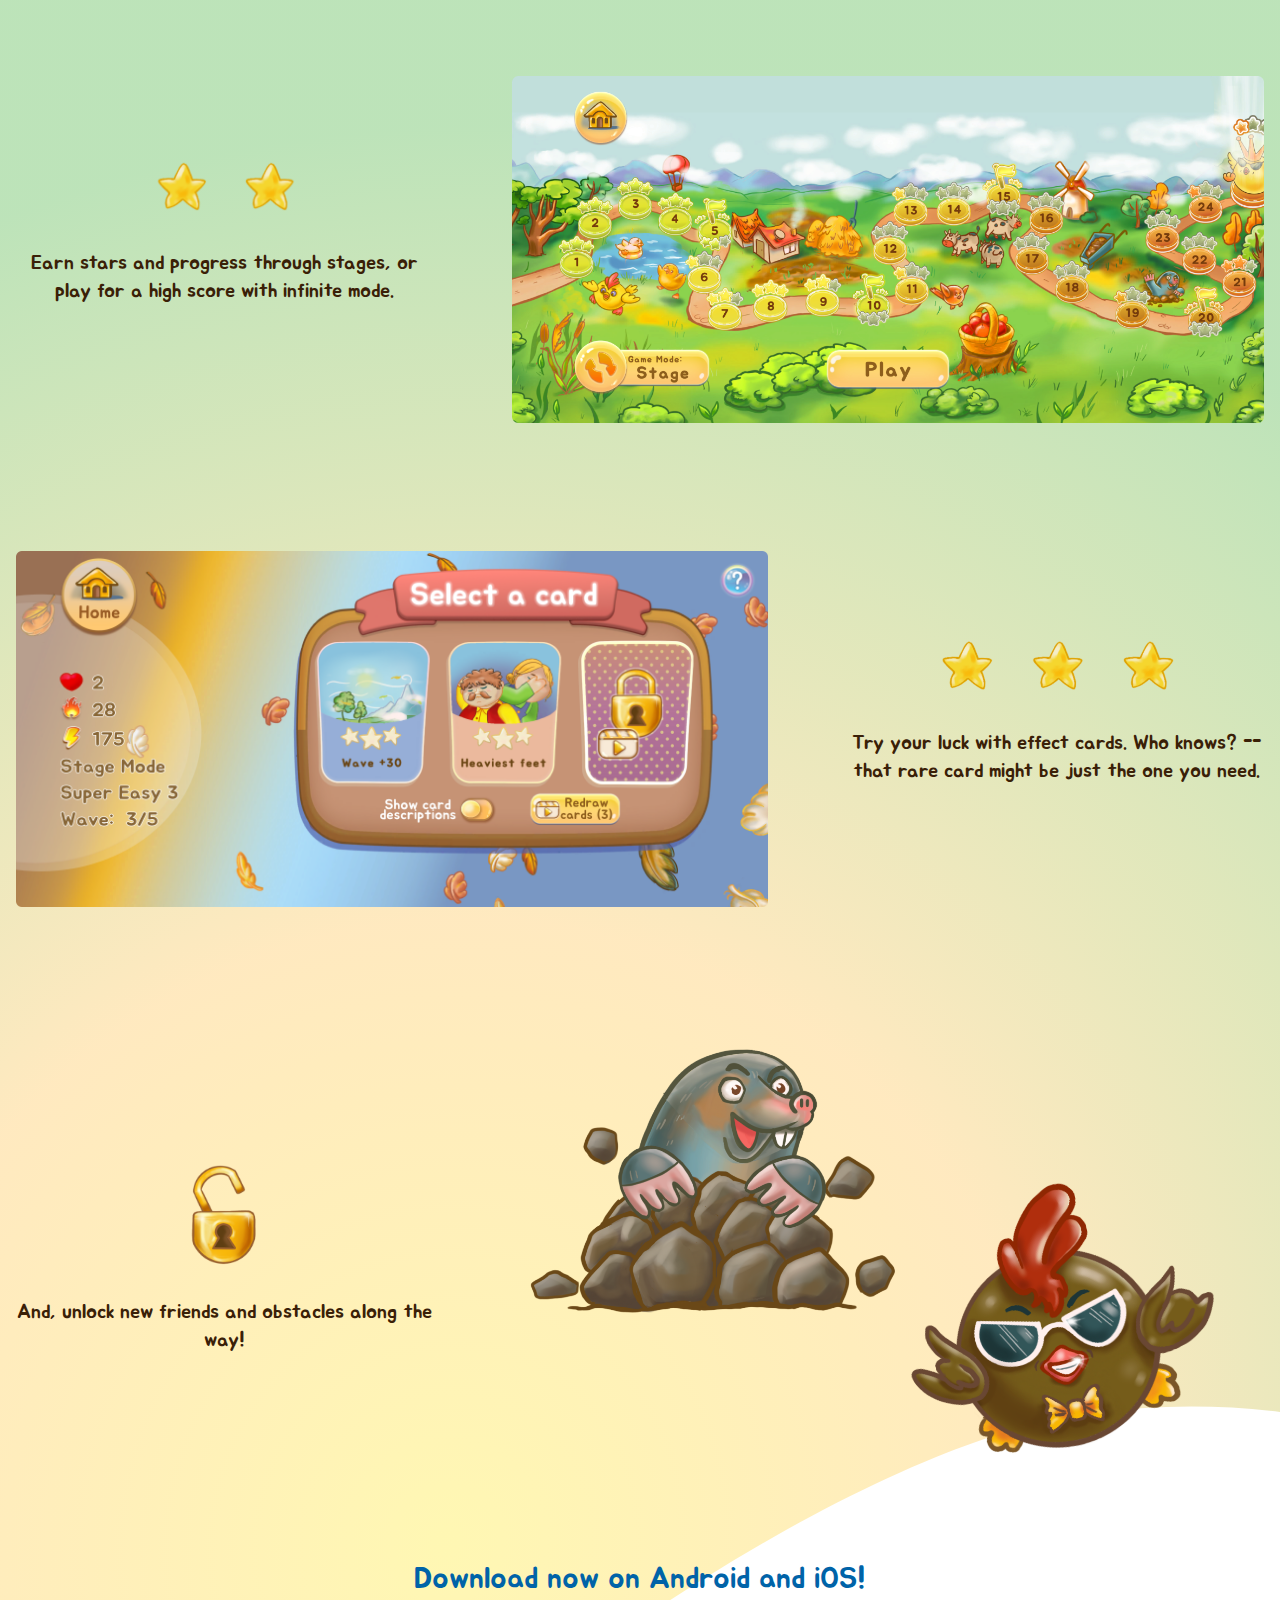
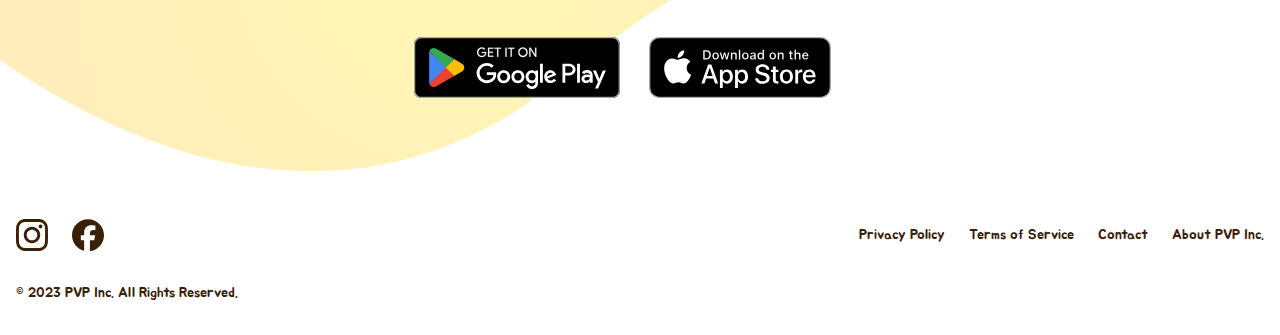
==== commit 029f1fb6: "Adding the link to the app store, and fixing some link issues" ====
--- a/index.html
+++ b/index.html
@@ -1,216 +1,210 @@
 <!DOCTYPE html>
 <html lang="en">
 
-	<head>
-		<meta charset="UTF-8">
-		<title>Kotori Bounce!</title>
-		<link rel="stylesheet" href="style.css">
-		<link rel="preconnect" href="https://fonts.googleapis.com">
-		<link rel="preconnect" href="https://fonts.gstatic.com" crossorigin>
-		<link href="https://fonts.googleapis.com/css2?family=Jua&display=swap" rel="stylesheet">
-		<link rel="preconnect" href="https://fonts.googleapis.com">
-		<link rel="preconnect" href="https://fonts.gstatic.com" crossorigin>
-		<link
-			href="https://fonts.googleapis.com/css2?family=Comic+Neue:ital,wght@0,300;0,400;0,700;1,300;1,400;1,700&display=swap"
-			rel="stylesheet">
-	</head>
-
-	<body style="font-family: Jua, Comic Neue; color: #3A2007;">
+<head>
+	<meta charset="UTF-8">
+	<title>Kotori Bounce!</title>
+	<link rel="stylesheet" href="style.css">
+	<link rel="preconnect" href="https://fonts.googleapis.com">
+	<link rel="preconnect" href="https://fonts.gstatic.com" crossorigin>
+	<link href="https://fonts.googleapis.com/css2?family=Jua&display=swap" rel="stylesheet">
+	<link rel="preconnect" href="https://fonts.googleapis.com">
+	<link rel="preconnect" href="https://fonts.gstatic.com" crossorigin>
+	<link
+		href="https://fonts.googleapis.com/css2?family=Comic+Neue:ital,wght@0,300;0,400;0,700;1,300;1,400;1,700&display=swap"
+		rel="stylesheet">
+</head>
+
+<body style="font-family: Jua, Comic Neue; color: #3A2007;">
+	<div class="bg-[url(assets/bg-top-4.svg)] bg-cover bg-no-repeat text-l">
+		<!-- content navbar -->
+		<nav>
+			<div class="max-w-7xl mx-auto">
+				<div class="flex justify-between items-center px-4 py-2">
+					<!-- logo in nav -->
+					<div>
+						<a href="index.html">
+							<img src="assets/logo.png" width="117">
+						</a>
+					</div>
+					<!-- primary nav -->
+					<div class="hidden md:flex flex space-x-11">
+						<a href="index.html" class="hover:text-orange-700">Home</a>
+						<!-- <a href="" class="hover:text-orange-700">Characters</a> -->
+						<a href="https://pvp.co.jp/contact-e/" class="hover:text-orange-700">Contact</a>
+						<a href="https://pvp.co.jp/company-e/" class="hover:text-orange-700">About PVP Inc.</a>
+					</div>
+					<!-- mobile menu button -->
+					<div class="md:hidden flex items-center">
+						<button class="mobile-menu-button">
+							<svg xmlns="http://www.w3.org/2000/svg" width="28" height="28" viewbox="0 0 24 24" fill="none"
+								stroke="#3A2007" stroke-width="2" stroke-linecap="round" stroke-linejoin="round"
+								class="icon icon-tabler icons-tabler-outline icon-tabler-menu-2">
+								<path stroke="none" d="M0 0h24v24H0z" fill="none" />
+								<path d="M4 6l16 0" />
+								<path d="M4 12l16 0" />
+								<path d="M4 18l16 0" />
+							</svg>
+						</button>
+					</div>
+				</div>
+			</div>
+			<!-- mobile menu -->
+			<div class="mobile-menu hidden md:hidden absolute right-0 text-center mx-4">
+				<a href="" class="block py-2 px-4 hover:text-orange-700 bg-white rounded-xl mb-2">Home</a>
+				<!-- <a href="" class="block py-2 px-4 hover:text-orange-700 bg-sky-50 rounded-xl mb-2">Characters</a> -->
+				<a href="" class="block py-2 px-4 hover:text-orange-700 bg-sky-100 rounded-xl mb-2">Contact</a>
+				<a href="https://pvp.co.jp/company-e/" class="block py-2 px-4 hover:text-orange-700 bg-sky-200 rounded-xl">About
+					PVP
+					Inc.</a>
+			</div>
+		</nav>
+		<!-- hero section content -->
+		<div class="flex max-w-7xl mx-auto text-xl px-4">
+			<div class="flex-1">
+				<img src="/assets/logo.png">
+				<p class="max-w-xl mt-10">
+					Are you ready to Kotori Bounce!? Join Mama and Papa Farmer as you juggle and bop all of Mama Chicken’s babies
+					home after a long day of playing on the farm. With dozens of feather-filled levels and plenty of challenges,
+					just make sure that no chicken gets left behind!
+				</p>
+				<div class="flex mt-14">
+					<a href="https://play.google.com/store/apps/details?id=jp.co.pvp.kotoribounce">
+						<button class="mr-6">
+							<img src="/assets/official-play-store-button.svg">
+						</button>
+					</a>
+					<a href="https://apps.apple.com/jp/app/kotori-bounce/id6717580102">
+						<button class="mr-6">
+							<img src="/assets/official-app-store-button.svg">
+						</button>
+					</a>
+				</div>
+				<div>
+					<img src="/assets/extra-feathers-top.png">
+				</div>
+			</div>
+			<!-- right side of hero section -->
+			<div class="flex-1 hidden sm:block">
+				<img src="assets/top-birds.png">
+			</div>
+		</div>
+	</div>
+	<!-- in-game screen shots section -->
+	<div class="bg-[url(assets/bottom-gradient-bg.svg)] bg-cover bg-no-repeat mt-20">
+		<div class="flex max-w-7xl mx-auto flex-col-reverse sm:flex-row px-4 justify-center items-center text-xl">
+			<img src="assets/screenshots/screen-1.png" class="sm:w-2/3 sm:pr-10 md:pr-20">
+			<div class="flex-1 flex-col justify-center items-center text-center">
+				<img src="assets/star.png" class="w-20 h-auto mx-auto mb-8">
+				<p class="mb-10">Bounce your way through wave after wave!</p>
+			</div>
+		</div>
+		<div class="flex max-w-7xl mx-auto flex-col-reverse sm:flex-row-reverse px-4 justify-center items-center text-xl mt-20
+					sm:mt-32">
+			<img src="assets/screenshots/screen-2.png" class="sm:w-2/3 sm:pl-10 md:pl-20">
+			<div class="flex-1 flex-col justify-center items-center text-center">
+				<img src="assets/2-stars.png" class="w-40 h-auto mx-auto mb-8">
+				<p class="mb-10">Earn stars and progress through stages, or play for a high score with infinite mode.</p>
+			</div>
+		</div>
 		<div
-			class="bg-[url(assets/bg-top-4.svg)] bg-cover bg-no-repeat text-l">
-			<!-- content navbar -->
-			<nav>
-				<div class="max-w-7xl mx-auto">
-					<div
-						class="flex justify-between items-center px-4 py-2">
-						<!-- logo in nav -->
-						<div>
-							<a href="index.html">
-								<img src="assets/logo.png" width="117">
-							</a>
-						</div>
-						<!-- primary nav -->
-						<div class="hidden md:flex flex space-x-11">
-							<a href="index.html" class="hover:text-orange-700">Home</a>
-							<!-- <a href="" class="hover:text-orange-700">Characters</a> -->
-							<a href="https://pvp.co.jp/contact-e/" class="hover:text-orange-700">Contact</a>
-							<a href="https://pvp.co.jp/company-e/" class="hover:text-orange-700">About PVP Inc.</a>
-						</div>
-						<!-- mobile menu button -->
-						<div class="md:hidden flex items-center">
-							<button class="mobile-menu-button">
-								<svg
-									xmlns="http://www.w3.org/2000/svg"
-									width="28"
-									height="28"
-									viewbox="0 0 24 24"
-									fill="none"
-									stroke="#3A2007"
-									stroke-width="2"
-									stroke-linecap="round"
-									stroke-linejoin="round"
-									class="icon icon-tabler icons-tabler-outline icon-tabler-menu-2">
-									<path stroke="none" d="M0 0h24v24H0z" fill="none"/>
-									<path d="M4 6l16 0"/>
-									<path d="M4 12l16 0"/>
-									<path d="M4 18l16 0"/>
-								</svg>
-							</button>
-						</div>
-					</div>
-				</div>
-				<!-- mobile menu -->
-				<div class="mobile-menu hidden md:hidden absolute right-0 text-center mx-4">
-					<a href="" class="block py-2 px-4 hover:text-orange-700 bg-white rounded-xl mb-2">Home</a>
-					<!-- <a href="" class="block py-2 px-4 hover:text-orange-700 bg-sky-50 rounded-xl mb-2">Characters</a> -->
-					<a href="" class="block py-2 px-4 hover:text-orange-700 bg-sky-100 rounded-xl mb-2">Contact</a>
-					<a href="https://pvp.co.jp/company-e/" class="block py-2 px-4 hover:text-orange-700 bg-sky-200 rounded-xl">About PVP
-						Inc.</a>
-				</div>
-			</nav>
-			<!-- hero section content -->
-			<div class="flex max-w-7xl mx-auto text-xl px-4">
-				<div class="flex-1">
-					<img src="/assets/logo.png">
-					<p class="max-w-xl mt-10">
-						Are you ready to Kotori Bounce!? Join Mama and Papa Farmer as you juggle and bop all of Mama Chicken’s babies
-						home after a long day of playing on the farm. With dozens of feather-filled levels and plenty of challenges,
-						just make sure that no chicken gets left behind!
+			class="flex max-w-7xl mx-auto flex-col-reverse sm:flex-row px-4 justify-center items-center text-xl mt-20 sm:mt-32">
+			<img src="assets/screenshots/screen-3.png" class="sm:w-2/3 sm:pr-10 md:pr-20">
+			<div class="flex-1 flex-col justify-center items-center text-center">
+				<img src="assets/3-stars.png" class="w-64 h-auto mx-auto mb-8">
+				<p class="mb-10">Try your luck with effect cards. Who knows? --that rare card might be just the one you need.
+				</p>
+			</div>
+		</div>
+		<div class="flex max-w-7xl mx-auto flex-col-reverse sm:flex-row-reverse px-4 justify-center items-center text-xl mt-20
+					sm:mt-32">
+			<img src="assets/friends-obstacles.png" class="sm:w-2/3 sm:pl-10 md:pl-20">
+			<div class="flex-1 flex-col justify-center items-center text-center">
+				<img src="assets/lock.png" class="w-20 h-auto mx-auto mb-8">
+				<p class="mb-8">And, unlock new friends and obstacles along the way!</p>
+			</div>
+		</div>
+		<!-- call to action on bottom before the footer -->
+		<div class="flex max-w-7xl mx-auto text-3xl justify-center items-center px-4 mt-12" style="color:#0063A8;">
+			<div>
+				<div class="flex flex-col sm:flex-row justify-center items-center">
+					<p>
+						Download now on Android and iOS!
 					</p>
-					<div class="flex mt-14">
-						<a href="https://play.google.com/store/apps/details?id=jp.co.pvp.kotoribounce">
-						<button class="mr-6" >
-							<img src="/assets/official-play-store-button.svg">
-						</button>
-					</a>
-						<button class="cursor-not-allowed">
-							<img src="/assets/official-app-store-button.svg">
-						</button>
-					</div>
-					<div>
-						<img src="/assets/extra-feathers-top.png">
-					</div>
-				</div>
-				<!-- right side of hero section -->
-				<div class="flex-1 hidden sm:block">
-					<img src="assets/top-birds.png">
-				</div>
-			</div>
-		</div>
-		<!-- in-game screen shots section -->
-		<div class="bg-[url(assets/bottom-gradient-bg.svg)] bg-cover bg-no-repeat mt-20">
-			<div class="flex max-w-7xl mx-auto flex-col-reverse sm:flex-row px-4 justify-center items-center text-xl">
-				<img src="assets/screenshots/screen-1.png" class="sm:w-2/3 sm:pr-10 md:pr-20">
-				<div class="flex-1 flex-col justify-center items-center text-center">
-					<img src="assets/star.png" class="w-20 h-auto mx-auto mb-8">
-					<p class="mb-10">Bounce your way through wave after wave!</p>
-				</div>
-			</div>
-			<div class="flex max-w-7xl mx-auto flex-col-reverse sm:flex-row-reverse px-4 justify-center items-center text-xl mt-20
-					sm:mt-32">
-				<img src="assets/screenshots/screen-2.png" class="sm:w-2/3 sm:pl-10 md:pl-20">
-				<div class="flex-1 flex-col justify-center items-center text-center">
-					<img src="assets/2-stars.png" class="w-40 h-auto mx-auto mb-8">
-					<p class="mb-10">Earn stars and progress through stages, or play for a high score with infinite mode.</p>
-				</div>
-			</div>
-			<div class="flex max-w-7xl mx-auto flex-col-reverse sm:flex-row px-4 justify-center items-center text-xl mt-20 sm:mt-32">
-				<img src="assets/screenshots/screen-3.png" class="sm:w-2/3 sm:pr-10 md:pr-20">
-				<div class="flex-1 flex-col justify-center items-center text-center">
-					<img src="assets/3-stars.png" class="w-64 h-auto mx-auto mb-8">
-					<p class="mb-10">Try your luck with effect cards. Who knows? --that rare card might be just the one you need.
-					</p>
-				</div>
-			</div>
-			<div class="flex max-w-7xl mx-auto flex-col-reverse sm:flex-row-reverse px-4 justify-center items-center text-xl mt-20
-					sm:mt-32">
-				<img src="assets/friends-obstacles.png" class="sm:w-2/3 sm:pl-10 md:pl-20">
-				<div class="flex-1 flex-col justify-center items-center text-center">
-					<img src="assets/lock.png" class="w-20 h-auto mx-auto mb-8">
-					<p class="mb-8">And, unlock new friends and obstacles along the way!</p>
-				</div>
-			</div>
-			<!-- call to action on bottom before the footer -->
-			<div class="flex max-w-7xl mx-auto text-3xl justify-center items-center px-4 mt-12" style="color:#0063A8;">
-				<div>
-					<div class="flex flex-col sm:flex-row justify-center items-center">
-						<p>
-							Out now on Android!
-						</p>
-						<p class="text-xl sm:ml-3">
-							Coming soon for iOS.
-						</p>
-					</div>
-					<div class="mt-10 mb-16">
-						<a href="https://play.google.com/store/apps/details?id=jp.co.pvp.kotoribounce">
+				</div>
+				<div class="mt-10 mb-16">
+					<a href="https://play.google.com/store/apps/details?id=jp.co.pvp.kotoribounce">
 						<button class="mr-5">
 							<img src="assets/official-play-store-button.svg">
 						</button>
 					</a>
-						<button class="cursor-not-allowed">
-							<img src="assets/official-app-store-button.svg">
-						</button>
-					</div>
-				</div>
-			</div>
-		</div>
-		<!-- footer -->
-		<div>
-			<footer class="bg-white mt-8 mb-4 px4">
-				<div class="mx-auto max-w-7xl p-4 md:flex md:items-center md:justify-between">
-					<div class="flex flex-row items-center">
-						<button>
-							<img src="assets/insta-icon.svg" class="mr-6">
-						</button>
-						<button>
-							<img src="assets/fb-icon.svg">
-						</button>
-					</div>
-					<ul
-						class="flex flex-wrap items-center mt-5 text-sm font-medium sm:mt-0">
-						<!-- Privacy Policy Dropdown -->
-						<li class="relative">
-							<a href="#" onclick="toggleDropdown(event, 'privacyDropdown')" class="hover:text-orange-700 me-4 md:me-6">Privacy Policy</a>
-							<ul id="privacyDropdown" class="absolute hidden top-auto bottom-full mb-2 rounded-lg">
-								<li class="bg-orange-200 rounded-xl mb-2 mt-2">
-									<a href="privacy_policy_en.html" class="block px-4 py-2 hover:bg-gray-200">English</a>
-								</li>
-								<li class="bg-orange-200 rounded-xl mb-2">
-									<a href="privacy_policy_jp.html" class="block px-4 py-2 hover:bg-gray-200">日本語</a>
-								</li>
-							</ul>
-						</li>
-
-						<!-- Terms of Service Dropdown -->
-						<li class="relative">
-							<a href="#" onclick="toggleDropdown(event, 'termsDropdown')" class="hover:text-orange-700 me-4 md:me-6">Terms of Service</a>
-							<ul id="termsDropdown" class="absolute hidden top-auto bottom-full mb-2  rounded-lg">
-								<li class="bg-orange-200 rounded-xl mb-2 mt-2">
-									<a href="terms_en.html" class="block px-4 py-2 hover:bg-gray-200">English</a>
-								</li>
-								<li class="bg-orange-200 rounded-xl mb-2 mt-2">
-									<a href="terms_jp.html" class="block px-4 py-2 hover:bg-gray-200">日本語</a>
-								</li>
-							</ul>
-						</li>
-						<li>
-							<a href="https://pvp.co.jp/contact-e/" class="hover:text-orange-700 me-4 md:me-6">Contact</a>
-						</li>
-						<li>
-							<a href="https://pvp.co.jp/company-e/" class="hover:text-orange-700">About PVP Inc.</a>
-						</li>
-					</ul>
-
-				</div>
-				<div class="w-full mx-auto max-w-7xl p-4 md:flex">
-					<span class="text-sm sm:text-center">&#169 2023
-						<a>PVP Inc.</a>
-						All Rights Reserved.
-					</span>
-				</div>
-			</footer>
-		</div>
-		<script type="text/javascript" src="index.js"></script>
-	</body>
-
-</html>
+					<a href="https://apps.apple.com/jp/app/kotori-bounce/id6717580102">
+						<button class="mr-6">
+							<img src="/assets/official-app-store-button.svg">
+						</button>
+					</a>
+				</div>
+			</div>
+		</div>
+	</div>
+	<!-- footer -->
+	<div>
+		<footer class="bg-white mt-8 mb-4 px4">
+			<div class="mx-auto max-w-7xl p-4 md:flex md:items-center md:justify-between">
+				<div class="flex flex-row items-center">
+					<button class="cursor-not-allowed">
+						<img src="assets/insta-icon.svg" class="mr-6">
+					</button>
+					<button class="cursor-not-allowed">
+						<img src="assets/fb-icon.svg">
+					</button>
+				</div>
+				<ul class="flex flex-wrap items-center mt-5 text-sm font-medium sm:mt-0">
+					<!-- Privacy Policy Dropdown -->
+					<li class="relative">
+						<a href="#" onclick="toggleDropdown(event, 'privacyDropdown')"
+							class="hover:text-orange-700 me-4 md:me-6">Privacy Policy</a>
+						<ul id="privacyDropdown" class="absolute hidden top-auto bottom-full mb-2 rounded-lg">
+							<li class="bg-orange-200 rounded-xl mb-2 mt-2">
+								<a href="privacy_policy_en.html" class="block px-4 py-2 hover:bg-gray-200">English</a>
+							</li>
+							<li class="bg-orange-200 rounded-xl mb-2">
+								<a href="privacy_policy_jp.html" class="block px-4 py-2 hover:bg-gray-200">日本語</a>
+							</li>
+						</ul>
+					</li>
+
+					<!-- Terms of Service Dropdown -->
+					<li class="relative">
+						<a href="#" onclick="toggleDropdown(event, 'termsDropdown')"
+							class="hover:text-orange-700 me-4 md:me-6">Terms of Service</a>
+						<ul id="termsDropdown" class="absolute hidden top-auto bottom-full mb-2  rounded-lg">
+							<li class="bg-orange-200 rounded-xl mb-2 mt-2">
+								<a href="terms_en.html" class="block px-4 py-2 hover:bg-gray-200">English</a>
+							</li>
+							<li class="bg-orange-200 rounded-xl mb-2 mt-2">
+								<a href="terms_jp.html" class="block px-4 py-2 hover:bg-gray-200">日本語</a>
+							</li>
+						</ul>
+					</li>
+					<li>
+						<a href="https://pvp.co.jp/contact-e/" class="hover:text-orange-700 me-4 md:me-6">Contact</a>
+					</li>
+					<li>
+						<a href="https://pvp.co.jp/company-e/" class="hover:text-orange-700">About PVP Inc.</a>
+					</li>
+				</ul>
+
+			</div>
+			<div class="w-full mx-auto max-w-7xl p-4 md:flex">
+				<span class="text-sm sm:text-center">&#169 2023
+					<a>PVP Inc.</a>
+					All Rights Reserved.
+				</span>
+			</div>
+		</footer>
+	</div>
+	<script type="text/javascript" src="index.js"></script>
+</body>
+
+</html>